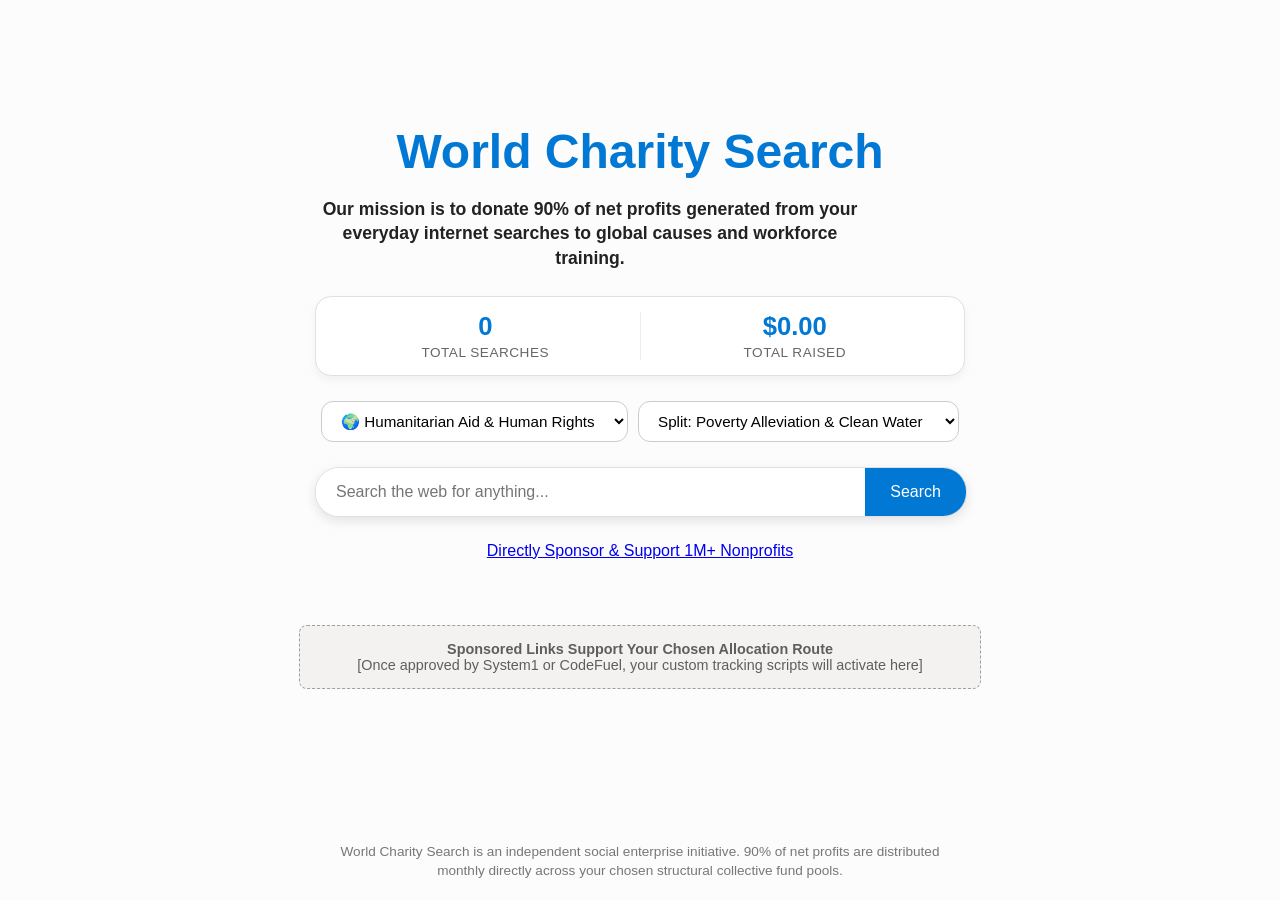
==== index.html @ 70af88f6 "Create index.html" ====
<!DOCTYPE html>
<html lang="en">
<head>
    <meta charset="UTF-8">
    <meta name="viewport" content="width=device-width, initial-scale=1.0">
    <title>World Charity Search</title>
    <style>
        body {
            font-family: 'Segoe UI', Tahoma, Geneva, Verdana, sans-serif;
            background-color: #fcfcfc;
            margin: 0;
            display: flex;
            flex-direction: column;
            align-items: center;
            min-height: 100vh;
        }
        .search-container {
            margin-top: 8vh;
            text-align: center;
            width: 100%;
            max-width: 650px;
            padding: 20px;
        }
        h1 {
            color: #0078d4;
            font-size: 3rem;
            margin-bottom: 5px;
        }
        p.mission {
            color: #222;
            font-size: 1.1rem;
            font-weight: 600;
            margin-bottom: 25px;
            max-width: 550px;
            line-height: 1.4;
        }
        .stats-dashboard {
            display: flex;
            justify-content: space-around;
            background: white;
            border: 1px solid #e0e0e0;
            border-radius: 16px;
            padding: 15px;
            margin-bottom: 25px;
            box-shadow: 0 4px 10px rgba(0,0,0,0.05);
        }
        .stat-card {
            text-align: center;
            flex: 1;
        }
        .stat-card:not(:last-child) {
            border-right: 1px solid #eee;
        }
        .stat-number {
            font-size: 1.6rem;
            font-weight: bold;
            color: #0078d4;
            margin-bottom: 4px;
        }
        .stat-label {
            font-size: 0.85rem;
            color: #666;
            text-transform: uppercase;
            letter-spacing: 0.5px;
        }
        .search-box {
            display: flex;
            box-shadow: 0 4px 12px rgba(0,0,0,0.1);
            border-radius: 24px;
            overflow: hidden;
            border: 1px solid #e0e0e0;
            background: white;
            width: 100%;
            margin-bottom: 25px;
        }
        input[type="text"] {
            flex: 1;
            padding: 15px 20px;
            font-size: 16px;
            border: none;
            outline: none;
        }
        button.search-btn {
            padding: 0 25px;
            background-color: #0078d4;
            color: white;
            border: none;
            font-size: 16px;
            cursor: pointer;
            transition: background 0.2s;
        }
        button.search-btn:hover {
            background-color: #005a9e;
        }
        .selector-group {
            margin-bottom: 25px;
            display: flex;
            gap: 10px;
            justify-content: center;
            width: 100%;
        }
        select {
            padding: 10px 15px;
            border-radius: 12px;
            border: 1px solid #ccc;
            outline: none;
            font-size: 0.95rem;
            background: white;
            cursor: pointer;
        }
        .results-container {
            width: 100%;
            max-width: 650px;
            margin-top: 10px;
            display: none;
        }
        .result-card {
            background: white;
            border: 1px solid #e2e8f0;
            border-radius: 12px;
            padding: 18px;
            margin-bottom: 15px;
            box-shadow: 0 2px 4px rgba(0,0,0,0.02);
            text-align: left;
        }
        .result-card a {
            color: #0078d4;
            text-decoration: none;
            font-size: 1.25rem;
            font-weight: bold;
            display: inline-block;
            margin-bottom: 6px;
        }
        .result-card a:hover {
            text-decoration: underline;
        }
        .result-url {
            color: #107c41;
            font-size: 0.85rem;
            margin-bottom: 8px;
            word-break: break-all;
        }
        .result-snippet {
            color: #333;
            font-size: 0.95rem;
            line-height: 1.5;
        }
        .ad-space {
            margin-top: 45px;
            padding: 15px;
            background-color: #f3f2f1;
            border: 1px dashed #a19f9d;
            border-radius: 8px;
            font-size: 0.9rem;
            color: #605e5c;
            width: 100%;
            max-width: 650px;
            text-align: center;
        }
        footer {
            margin-top: auto;
            padding: 20px;
            font-size: 0.85rem;
            color: #777;
            text-align: center;
            max-width: 650px;
            line-height: 1.4;
        }
    </style>
    <script src="https://every.org" async></script>
</head>
<body>

    <div class="search-container">
        <h1>World Charity Search</h1>
        <p class="mission">Our mission is to donate 90% of net profits generated from your everyday internet searches to global causes and workforce training.</p>
        
        <!-- Tracker Dashboard Section (Clean 0 Baseline) -->
        <div class="stats-dashboard">
            <div class="stat-card">
                <div class="stat-number" id="global-searches">0</div>
                <div class="stat-label">Total Searches</div>
            </div>
            <div class="stat-card">
                <div class="stat-number" id="global-donated">$0.00</div>
                <div class="stat-label">Total Raised</div>
            </div>
        </div>

        <!-- Tiered Multi-Group Split Allocation Dropdowns -->
        <div class="selector-group">
            <select id="main-group" onchange="updateSubGroups()">
                <option value="humanitarian">🌍 Humanitarian Aid & Human Rights</option>
                <option value="nature">🌳 Environment, Nature & Wildlife</option>
                <option value="health">🔬 Medical Research & Patient Care</option>
                <option value="education">📚 Education, Literacy & Youth</option>
                <option value="community">🏘️ Community Action & Development</option>
            </select>

            <select id="sub-group" onchange="trackCauseSelection()">
                <option value="poverty">Split: Poverty Alleviation & Clean Water</option>
                <option value="refugees">Split: Crisis Relief & Refugees Support</option>
                <option value="food-security">Split: Emergency Hunger & Food Banks</option>
            </select>
        </div>

        <!-- Clean Interactive Search Input Box Layout -->
        <div class="search-box">
            <input type="text" id="user-query" placeholder="Search the web for anything..." required>
            <button class="search-btn" onclick="executeOnPageSearch()">Search</button>
        </div>

        <!-- On-Page Results Grid Viewport Container -->
        <div class="results-container" id="search-results"></div>

        <!-- Every.org Direct Donation Platform Link Button -->
        <div style="margin-top: 15px;">
            <a href="https://every.org" class="every-donate-button" data-theme="light">Directly Sponsor & Support 1M+ Nonprofits</a>
        </div>
    </div>

    <div class="ad-space">
        <strong>Sponsored Links Support Your Chosen Allocation Route</strong><br>
        <span id="ad-status">[Once approved by System1 or CodeFuel, your custom tracking scripts will activate here]</span>
    </div>

    <footer>
        World Charity Search is an independent social enterprise initiative. 90% of net profits are distributed monthly directly across your chosen structural collective fund pools.
    </footer>

    <script>
        const revenuePerSearch = 0.02;
        const baseSearches = 0; 

        function initTracker() {
            let storedCount = localStorage.getItem('user_search_count');
            let currentCount = storedCount ? parseInt(storedCount, 10) : baseSearches;
            
            if (isNaN(currentCount)) currentCount = baseSearches;

            document.getElementById('global-searches').textContent = currentCount.toLocaleString();
            document.getElementById('global-donated').textContent = '$' + (currentCount * revenuePerSearch).toFixed(2);
        }

        async function executeOnPageSearch() {
            const query = document.getElementById('user-query').value.trim();
            const resultsDiv = document.getElementById('search-results');
            if (!query) return;

            let storedCount = localStorage.getItem('user_search_count');
            let currentCount = storedCount ? parseInt(storedCount, 10) : baseSearches;
            if (isNaN(currentCount)) currentCount = baseSearches;
            
            currentCount += 1;
            localStorage.setItem('user_search_count', currentCount);
            
            initTracker();
            trackCauseSelection();

            resultsDiv.innerHTML = "<p style='color:#666; text-align:center;'>Searching the universal open web index...</p>";
            resultsDiv.style.display = "block";

            try {
                const response = await fetch(`https://wikipedia.org{encodeURIComponent(query)}&limit=6&namespace=0&format=json&origin=*`);
                const data = await response.json();
                resultsDiv.innerHTML = "";

                // Correctly unpack the sub-arrays from the master response object
                const titles = data[1];
                const snippets = data[2];
                const links = data[3];

                if (!titles || titles.length === 0) {
                    resultsDiv.innerHTML = "<div class='result-card'><p class='result-snippet'>No open web matches found for this topic. Try another keyword!</p></div>";
                    return;
                }
                
                // Loops through rows to output the actual cards dynamically
                for (let i = 0; i < titles.length; i++) {
                    if (!titles[i]) continue;
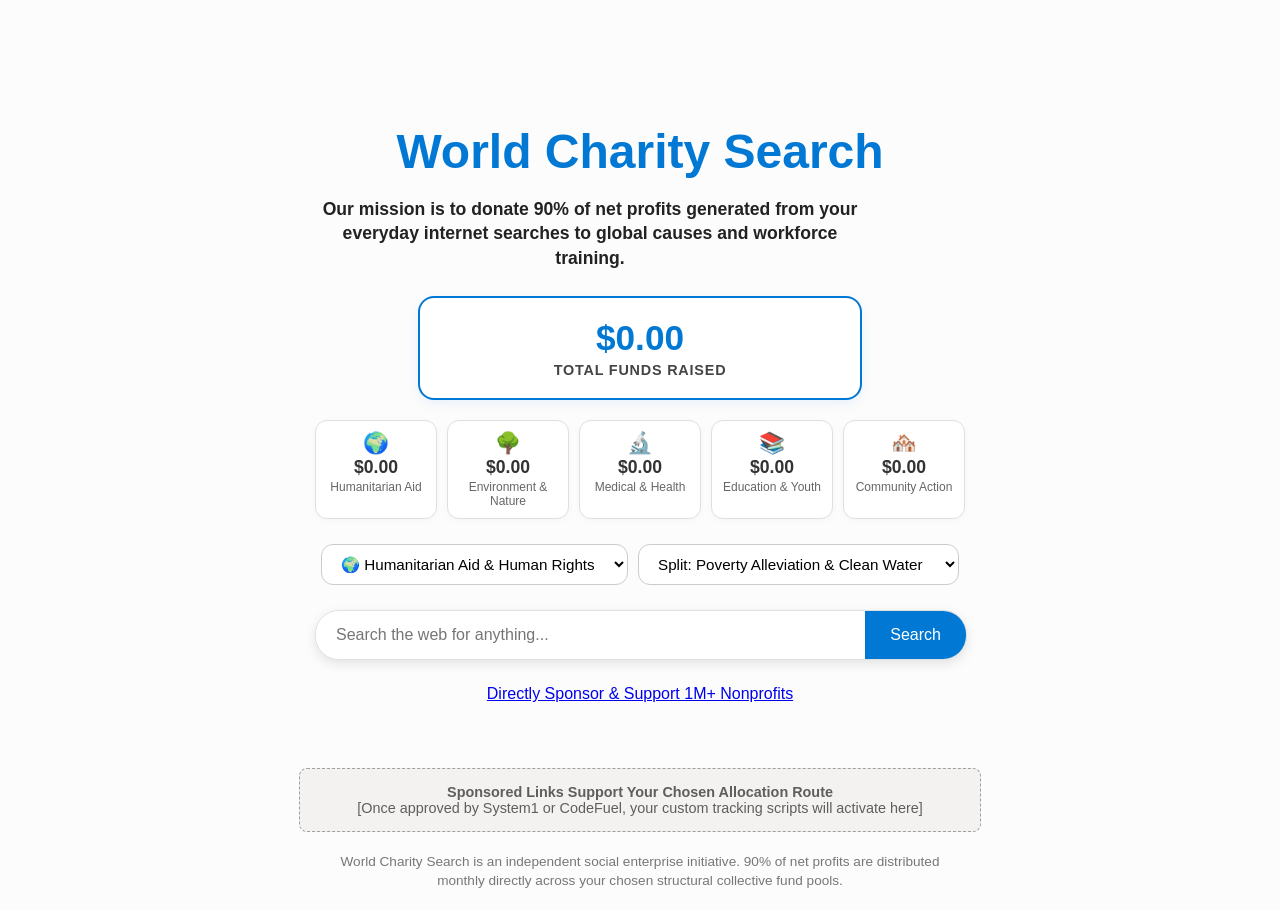
==== commit f284ed00: "Create index.html" ====
--- a/index.html
+++ b/index.html
@@ -34,35 +34,69 @@
             max-width: 550px;
             line-height: 1.4;
         }
-        .stats-dashboard {
-            display: flex;
-            justify-content: space-around;
-            background: white;
-            border: 1px solid #e0e0e0;
+        
+        /* 📊 Master Total Financial Impact Counter Card */
+        .master-dashboard {
+            background: white;
+            border: 2px solid #0078d4;
             border-radius: 16px;
-            padding: 15px;
-            margin-bottom: 25px;
-            box-shadow: 0 4px 10px rgba(0,0,0,0.05);
-        }
-        .stat-card {
-            text-align: center;
-            flex: 1;
-        }
-        .stat-card:not(:last-child) {
-            border-right: 1px solid #eee;
-        }
-        .stat-number {
-            font-size: 1.6rem;
+            padding: 20px;
+            margin-bottom: 20px;
+            box-shadow: 0 4px 12px rgba(0, 120, 212, 0.08);
+            max-width: 400px;
+            width: 100%;
+            margin-left: auto;
+            margin-right: auto;
+        }
+        .master-number {
+            font-size: 2.2rem;
             font-weight: bold;
             color: #0078d4;
             margin-bottom: 4px;
         }
-        .stat-label {
-            font-size: 0.85rem;
+        .master-label {
+            font-size: 0.9rem;
+            color: #444;
+            text-transform: uppercase;
+            letter-spacing: 0.8px;
+            font-weight: 700;
+        }
+
+        /* 🗂️ Segmented Group Payout Sectors Grid Layout */
+        .sectors-grid {
+            display: grid;
+            grid-template-columns: repeat(auto-fit, minmax(110px, 1fr));
+            gap: 10px;
+            width: 100%;
+            margin-bottom: 25px;
+        }
+        .sector-card {
+            background: white;
+            border: 1px solid #e0e0e0;
+            border-radius: 12px;
+            padding: 10px;
+            box-shadow: 0 2px 6px rgba(0,0,0,0.03);
+            transition: transform 0.2s;
+        }
+        .sector-card:hover {
+            transform: translateY(-2px);
+        }
+        .sector-emoji {
+            font-size: 1.3rem;
+            margin-bottom: 2px;
+        }
+        .sector-amount {
+            font-size: 1.1rem;
+            font-weight: bold;
+            color: #333;
+        }
+        .sector-title {
+            font-size: 0.75rem;
             color: #666;
-            text-transform: uppercase;
-            letter-spacing: 0.5px;
-        }
+            margin-top: 2px;
+            line-height: 1.2;
+        }
+
         .search-box {
             display: flex;
             box-shadow: 0 4px 12px rgba(0,0,0,0.1);
@@ -175,15 +209,38 @@
         <h1>World Charity Search</h1>
         <p class="mission">Our mission is to donate 90% of net profits generated from your everyday internet searches to global causes and workforce training.</p>
         
-        <!-- Tracker Dashboard Section (Clean 0 Baseline) -->
-        <div class="stats-dashboard">
-            <div class="stat-card">
-                <div class="stat-number" id="global-searches">0</div>
-                <div class="stat-label">Total Searches</div>
-            </div>
-            <div class="stat-card">
-                <div class="stat-number" id="global-donated">$0.00</div>
-                <div class="stat-label">Total Raised</div>
+        <!-- 🪙 One Master Total Donated Counter -->
+        <div class="master-dashboard">
+            <div class="master-number" id="master-total-raised">$0.00</div>
+            <div class="master-label">Total Funds Raised</div>
+        </div>
+
+        <!-- 📊 Segmented Allocation Sectors Grid -->
+        <div class="sectors-grid">
+            <div class="sector-card">
+                <div class="sector-emoji">🌍</div>
+                <div class="sector-amount" id="sector-humanitarian">$0.00</div>
+                <div class="sector-title">Humanitarian Aid</div>
+            </div>
+            <div class="sector-card">
+                <div class="sector-emoji">🌳</div>
+                <div class="sector-amount" id="sector-nature">$0.00</div>
+                <div class="sector-title">Environment & Nature</div>
+            </div>
+            <div class="sector-card">
+                <div class="sector-emoji">🔬</div>
+                <div class="sector-amount" id="sector-health">$0.00</div>
+                <div class="sector-title">Medical & Health</div>
+            </div>
+            <div class="sector-card">
+                <div class="sector-emoji">📚</div>
+                <div class="sector-amount" id="sector-education">$0.00</div>
+                <div class="sector-title">Education & Youth</div>
+            </div>
+            <div class="sector-card">
+                <div class="sector-emoji">🏘️</div>
+                <div class="sector-amount" id="sector-community">$0.00</div>
+                <div class="sector-title">Community Action</div>
             </div>
         </div>
 
@@ -230,51 +287,9 @@
 
     <script>
         const revenuePerSearch = 0.02;
-        const baseSearches = 0; 
-
+
+        // Clean Mathematical Evaluator for Separate Sectors
         function initTracker() {
-            let storedCount = localStorage.getItem('user_search_count');
-            let currentCount = storedCount ? parseInt(storedCount, 10) : baseSearches;
-            
-            if (isNaN(currentCount)) currentCount = baseSearches;
-
-            document.getElementById('global-searches').textContent = currentCount.toLocaleString();
-            document.getElementById('global-donated').textContent = '$' + (currentCount * revenuePerSearch).toFixed(2);
-        }
-
-        async function executeOnPageSearch() {
-            const query = document.getElementById('user-query').value.trim();
-            const resultsDiv = document.getElementById('search-results');
-            if (!query) return;
-
-            let storedCount = localStorage.getItem('user_search_count');
-            let currentCount = storedCount ? parseInt(storedCount, 10) : baseSearches;
-            if (isNaN(currentCount)) currentCount = baseSearches;
-            
-            currentCount += 1;
-            localStorage.setItem('user_search_count', currentCount);
-            
-            initTracker();
-            trackCauseSelection();
-
-            resultsDiv.innerHTML = "<p style='color:#666; text-align:center;'>Searching the universal open web index...</p>";
-            resultsDiv.style.display = "block";
-
-            try {
-                const response = await fetch(`https://wikipedia.org{encodeURIComponent(query)}&limit=6&namespace=0&format=json&origin=*`);
-                const data = await response.json();
-                resultsDiv.innerHTML = "";
-
-                // Correctly unpack the sub-arrays from the master response object
-                const titles = data[1];
-                const snippets = data[2];
-                const links = data[3];
-
-                if (!titles || titles.length === 0) {
-                    resultsDiv.innerHTML = "<div class='result-card'><p class='result-snippet'>No open web matches found for this topic. Try another keyword!</p></div>";
-                    return;
-                }
-                
-                // Loops through rows to output the actual cards dynamically
-                for (let i = 0; i < titles.length; i++) {
-                    if (!titles[i]) continue;
+            // Unpack database storage objects for individual groups
+            let hAmount = parseFloat(localStorage.getItem('amt_humanitarian')) || 0;
+
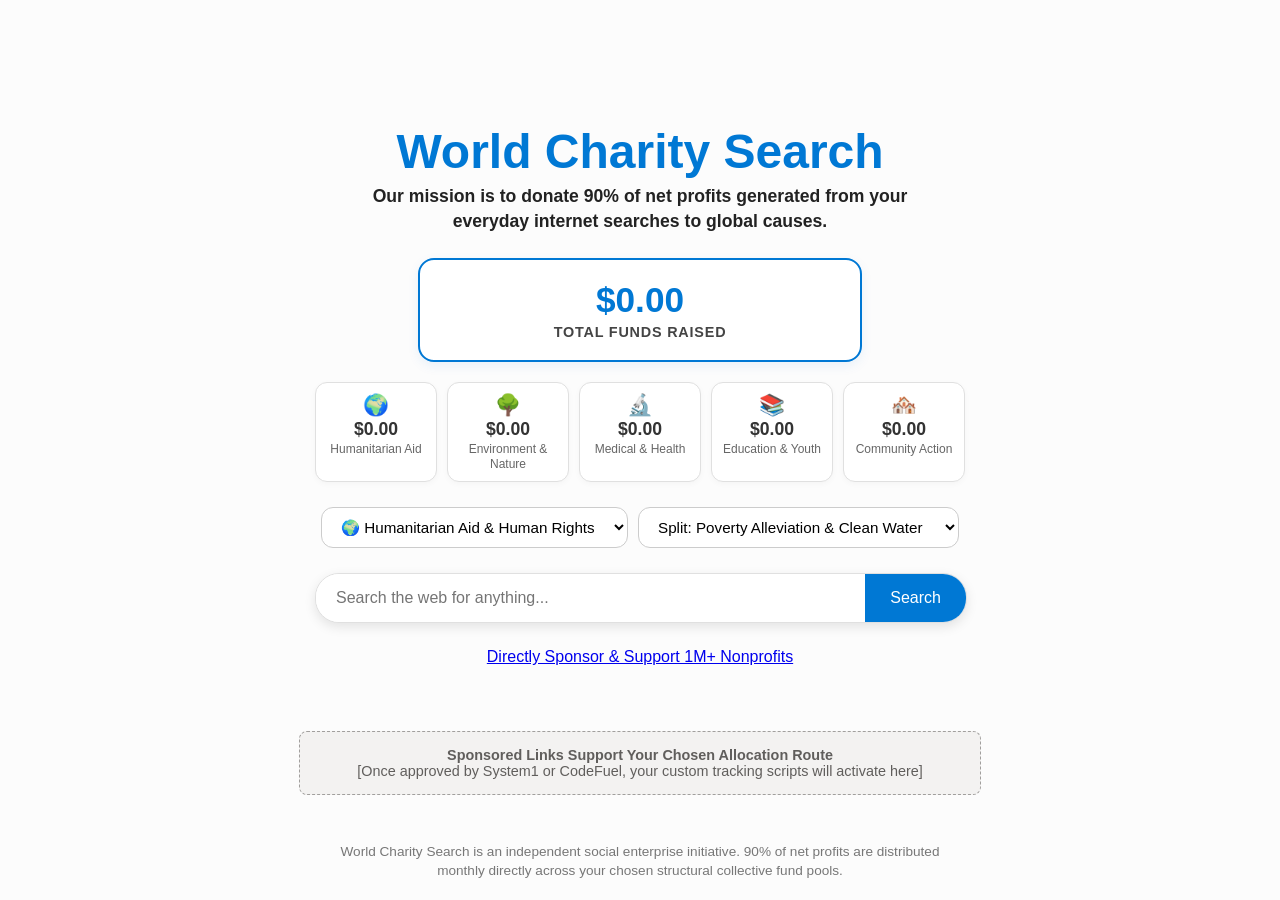
==== commit 38380d79: "Create index.html" ====
--- a/index.html
+++ b/index.html
@@ -26,16 +26,17 @@
             font-size: 3rem;
             margin-bottom: 5px;
         }
+        /* 🌟 Clean, Centered Mission Copy Layout Rules */
         p.mission {
             color: #222;
             font-size: 1.1rem;
             font-weight: 600;
-            margin-bottom: 25px;
+            margin: 0 auto 25px auto;
             max-width: 550px;
             line-height: 1.4;
+            text-align: center;
         }
         
-        /* 📊 Master Total Financial Impact Counter Card */
         .master-dashboard {
             background: white;
             border: 2px solid #0078d4;
@@ -62,7 +63,6 @@
             font-weight: 700;
         }
 
-        /* 🗂️ Segmented Group Payout Sectors Grid Layout */
         .sectors-grid {
             display: grid;
             grid-template-columns: repeat(auto-fit, minmax(110px, 1fr));
@@ -207,15 +207,14 @@
 
     <div class="search-container">
         <h1>World Charity Search</h1>
-        <p class="mission">Our mission is to donate 90% of net profits generated from your everyday internet searches to global causes and workforce training.</p>
+        <!-- 🌟 MISSION COPY STREAMLINED AND CENTERED NATIVELY -->
+        <p class="mission">Our mission is to donate 90% of net profits generated from your everyday internet searches to global causes.</p>
         
-        <!-- 🪙 One Master Total Donated Counter -->
         <div class="master-dashboard">
             <div class="master-number" id="master-total-raised">$0.00</div>
             <div class="master-label">Total Funds Raised</div>
         </div>
 
-        <!-- 📊 Segmented Allocation Sectors Grid -->
         <div class="sectors-grid">
             <div class="sector-card">
                 <div class="sector-emoji">🌍</div>
@@ -244,7 +243,6 @@
             </div>
         </div>
 
-        <!-- Tiered Multi-Group Split Allocation Dropdowns -->
         <div class="selector-group">
             <select id="main-group" onchange="updateSubGroups()">
                 <option value="humanitarian">🌍 Humanitarian Aid & Human Rights</option>
@@ -261,16 +259,13 @@
             </select>
         </div>
 
-        <!-- Clean Interactive Search Input Box Layout -->
         <div class="search-box">
             <input type="text" id="user-query" placeholder="Search the web for anything..." required>
             <button class="search-btn" onclick="executeOnPageSearch()">Search</button>
         </div>
 
-        <!-- On-Page Results Grid Viewport Container -->
         <div class="results-container" id="search-results"></div>
 
-        <!-- Every.org Direct Donation Platform Link Button -->
         <div style="margin-top: 15px;">
             <a href="https://every.org" class="every-donate-button" data-theme="light">Directly Sponsor & Support 1M+ Nonprofits</a>
         </div>
@@ -287,9 +282,14 @@
 
     <script>
         const revenuePerSearch = 0.02;
-
-        // Clean Mathematical Evaluator for Separate Sectors
+        const baseSearches = 0; 
+
         function initTracker() {
-            // Unpack database storage objects for individual groups
             let hAmount = parseFloat(localStorage.getItem('amt_humanitarian')) || 0;
-
+            let nAmount = parseFloat(localStorage.getItem('amt_nature')) || 0;
+            let mAmount = parseFloat(localStorage.getItem('amt_health')) || 0;
+            let eAmount = parseFloat(localStorage.getItem('amt_education')) || 0;
+            let cAmount = parseFloat(localStorage.getItem('amt_community')) || 0;
+
+            let masterTotal = hAmount + nAmount + mAmount + eAmount + cAmount;
+
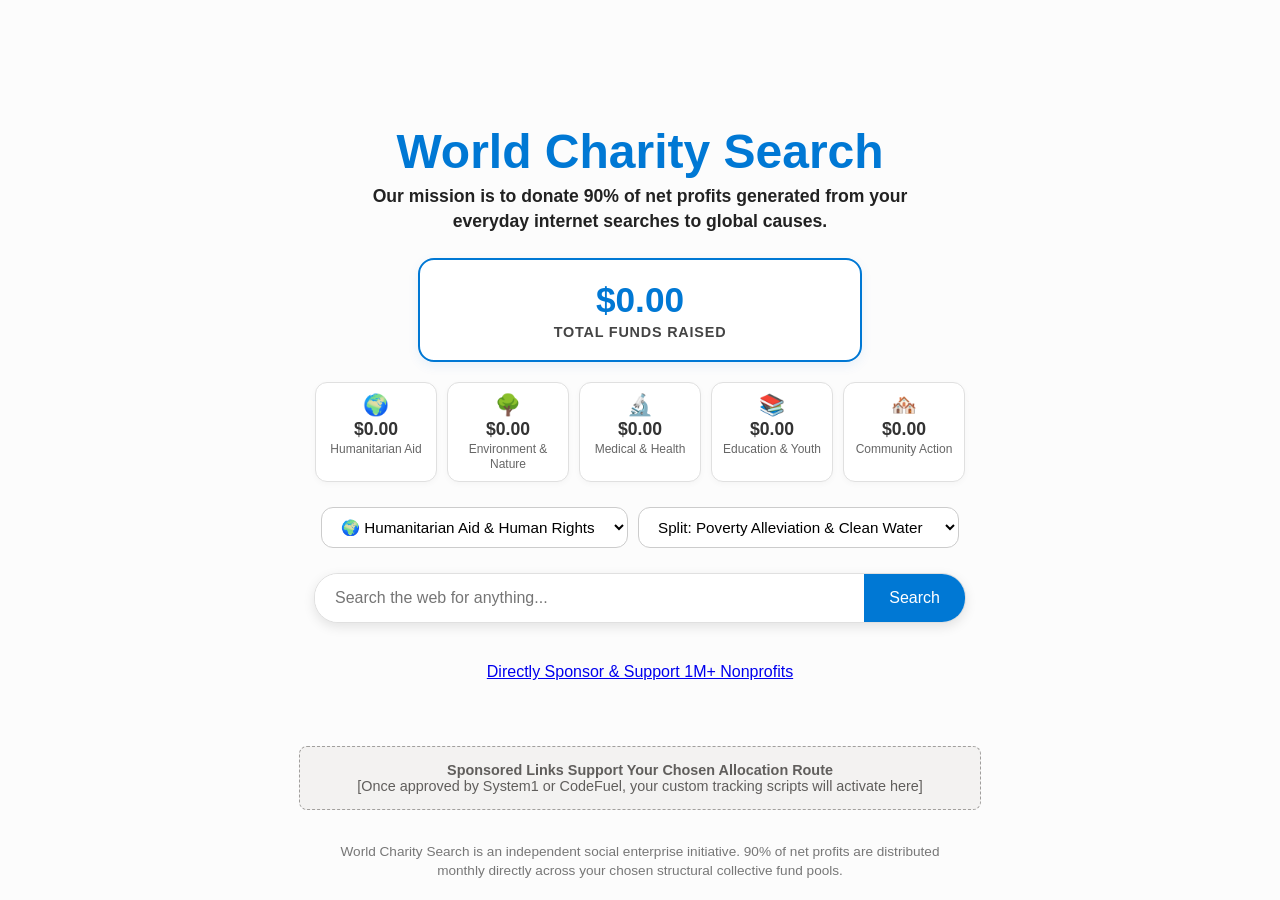
==== commit 26b374c7: "Create index.html" ====
--- a/index.html
+++ b/index.html
@@ -20,13 +20,17 @@
             width: 100%;
             max-width: 650px;
             padding: 20px;
+            display: flex;
+            flex-direction: column;
+            align-items: center; /* Forces center alignment for all nested items */
         }
         h1 {
             color: #0078d4;
             font-size: 3rem;
             margin-bottom: 5px;
-        }
-        /* 🌟 Clean, Centered Mission Copy Layout Rules */
+            text-align: center;
+        }
+        /* 🌟 FIXED: Perfect Center-Aligned Mission Copy without workforce text */
         p.mission {
             color: #222;
             font-size: 1.1rem;
@@ -34,7 +38,8 @@
             margin: 0 auto 25px auto;
             max-width: 550px;
             line-height: 1.4;
-            text-align: center;
+            text-align: center; /* Centers text internally */
+            display: block;
         }
         
         .master-dashboard {
@@ -42,12 +47,10 @@
             border: 2px solid #0078d4;
             border-radius: 16px;
             padding: 20px;
-            margin-bottom: 20px;
+            margin: 0 auto 20px auto;
             box-shadow: 0 4px 12px rgba(0, 120, 212, 0.08);
             max-width: 400px;
             width: 100%;
-            margin-left: auto;
-            margin-right: auto;
         }
         .master-number {
             font-size: 2.2rem;
@@ -142,43 +145,26 @@
             background: white;
             cursor: pointer;
         }
+        
+        /* 🌐 FIXED: Robust Live Viewport Results Block Container */
         .results-container {
             width: 100%;
             max-width: 650px;
+            height: 500px;
             margin-top: 10px;
+            margin-bottom: 25px;
+            border: 1px solid #e2e8f0;
+            border-radius: 16px;
+            box-shadow: 0 4px 12px rgba(0,0,0,0.05);
             display: none;
-        }
-        .result-card {
-            background: white;
-            border: 1px solid #e2e8f0;
-            border-radius: 12px;
-            padding: 18px;
-            margin-bottom: 15px;
-            box-shadow: 0 2px 4px rgba(0,0,0,0.02);
-            text-align: left;
-        }
-        .result-card a {
-            color: #0078d4;
-            text-decoration: none;
-            font-size: 1.25rem;
-            font-weight: bold;
-            display: inline-block;
-            margin-bottom: 6px;
-        }
-        .result-card a:hover {
-            text-decoration: underline;
-        }
-        .result-url {
-            color: #107c41;
-            font-size: 0.85rem;
-            margin-bottom: 8px;
-            word-break: break-all;
-        }
-        .result-snippet {
-            color: #333;
-            font-size: 0.95rem;
-            line-height: 1.5;
-        }
+            overflow: hidden;
+        }
+        .results-container iframe {
+            width: 100%;
+            height: 100%;
+            border: none;
+        }
+
         .ad-space {
             margin-top: 45px;
             padding: 15px;
@@ -207,7 +193,7 @@
 
     <div class="search-container">
         <h1>World Charity Search</h1>
-        <!-- 🌟 MISSION COPY STREAMLINED AND CENTERED NATIVELY -->
+        <!-- 🌟 MISSION COPY PERFECTLY CENTERED AND STRIPPED OF WORKFORCE TEXT -->
         <p class="mission">Our mission is to donate 90% of net profits generated from your everyday internet searches to global causes.</p>
         
         <div class="master-dashboard">
@@ -264,7 +250,10 @@
             <button class="search-btn" onclick="executeOnPageSearch()">Search</button>
         </div>
 
-        <div class="results-container" id="search-results"></div>
+        <!-- 🌐 On-Page Results Iframe Viewport Container -->
+        <div class="results-container" id="results-wrapper">
+            <iframe id="search-frame" name="search-frame" src=""></iframe>
+        </div>
 
         <div style="margin-top: 15px;">
             <a href="https://every.org" class="every-donate-button" data-theme="light">Directly Sponsor & Support 1M+ Nonprofits</a>
@@ -293,3 +282,4 @@
 
             let masterTotal = hAmount + nAmount + mAmount + eAmount + cAmount;
 
+            document.getElementById('master-total-raised').textContent = '$' + masterTotal.toFixed(2);
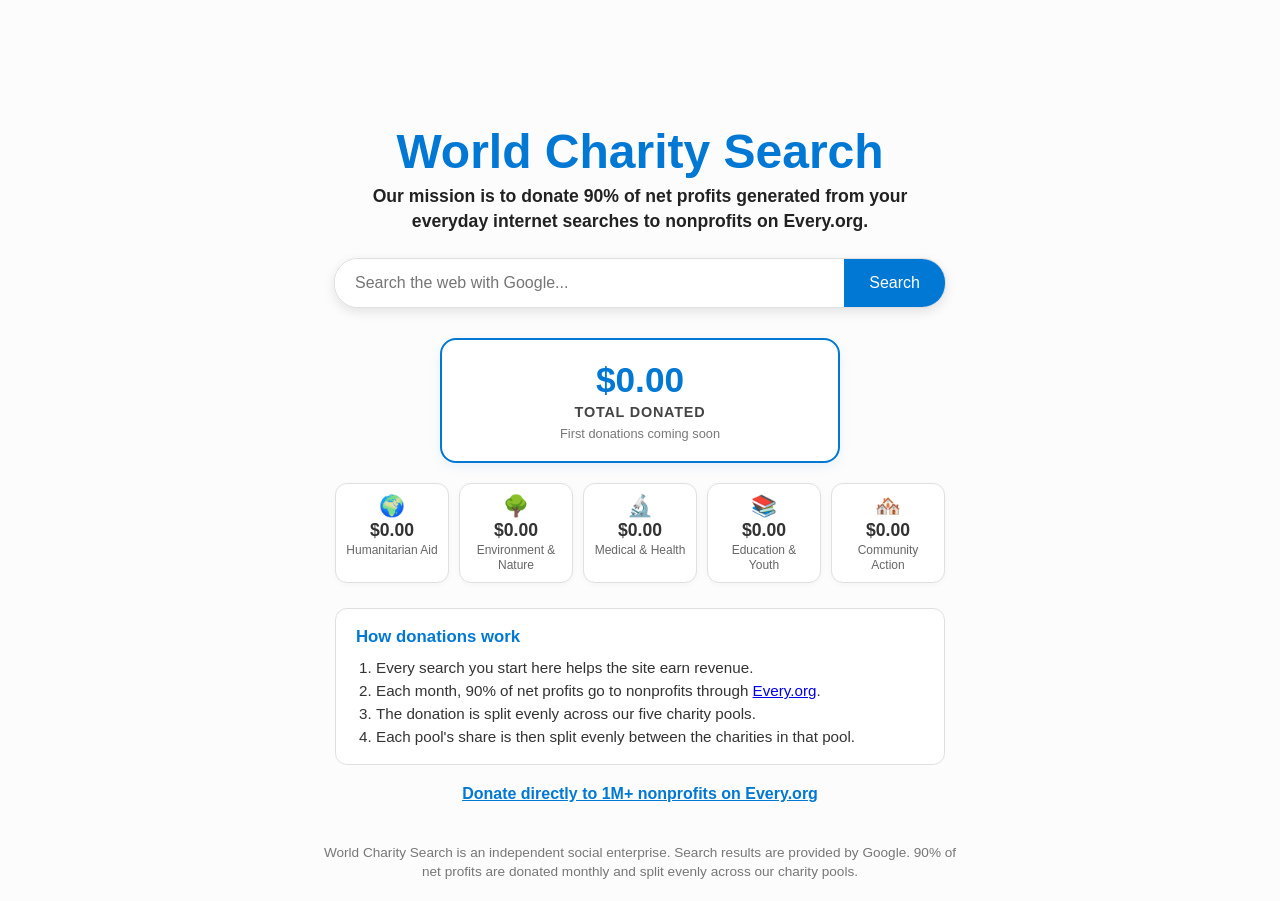
==== commit 051a3677: "Send searches to Google and show even-split donation pools The page script was truncated, so the sea" ====
--- a/index.html
+++ b/index.html
@@ -4,6 +4,7 @@
     <meta charset="UTF-8">
     <meta name="viewport" content="width=device-width, initial-scale=1.0">
     <title>World Charity Search</title>
+    <meta name="description" content="Search the web with Google. 90% of our net profits are donated to nonprofits on Every.org, split evenly across five charity pools.">
     <style>
         body {
             font-family: 'Segoe UI', Tahoma, Geneva, Verdana, sans-serif;
@@ -20,9 +21,10 @@
             width: 100%;
             max-width: 650px;
             padding: 20px;
+            box-sizing: border-box;
             display: flex;
             flex-direction: column;
-            align-items: center; /* Forces center alignment for all nested items */
+            align-items: center;
         }
         h1 {
             color: #0078d4;
@@ -30,7 +32,6 @@
             margin-bottom: 5px;
             text-align: center;
         }
-        /* 🌟 FIXED: Perfect Center-Aligned Mission Copy without workforce text */
         p.mission {
             color: #222;
             font-size: 1.1rem;
@@ -38,66 +39,6 @@
             margin: 0 auto 25px auto;
             max-width: 550px;
             line-height: 1.4;
-            text-align: center; /* Centers text internally */
-            display: block;
-        }
-        
-        .master-dashboard {
-            background: white;
-            border: 2px solid #0078d4;
-            border-radius: 16px;
-            padding: 20px;
-            margin: 0 auto 20px auto;
-            box-shadow: 0 4px 12px rgba(0, 120, 212, 0.08);
-            max-width: 400px;
-            width: 100%;
-        }
-        .master-number {
-            font-size: 2.2rem;
-            font-weight: bold;
-            color: #0078d4;
-            margin-bottom: 4px;
-        }
-        .master-label {
-            font-size: 0.9rem;
-            color: #444;
-            text-transform: uppercase;
-            letter-spacing: 0.8px;
-            font-weight: 700;
-        }
-
-        .sectors-grid {
-            display: grid;
-            grid-template-columns: repeat(auto-fit, minmax(110px, 1fr));
-            gap: 10px;
-            width: 100%;
-            margin-bottom: 25px;
-        }
-        .sector-card {
-            background: white;
-            border: 1px solid #e0e0e0;
-            border-radius: 12px;
-            padding: 10px;
-            box-shadow: 0 2px 6px rgba(0,0,0,0.03);
-            transition: transform 0.2s;
-        }
-        .sector-card:hover {
-            transform: translateY(-2px);
-        }
-        .sector-emoji {
-            font-size: 1.3rem;
-            margin-bottom: 2px;
-        }
-        .sector-amount {
-            font-size: 1.1rem;
-            font-weight: bold;
-            color: #333;
-        }
-        .sector-title {
-            font-size: 0.75rem;
-            color: #666;
-            margin-top: 2px;
-            line-height: 1.2;
         }
 
         .search-box {
@@ -108,10 +49,11 @@
             border: 1px solid #e0e0e0;
             background: white;
             width: 100%;
-            margin-bottom: 25px;
-        }
-        input[type="text"] {
+            margin-bottom: 30px;
+        }
+        input[type="search"] {
             flex: 1;
+            min-width: 0;
             padding: 15px 20px;
             font-size: 16px;
             border: none;
@@ -129,54 +71,96 @@
         button.search-btn:hover {
             background-color: #005a9e;
         }
-        .selector-group {
+
+        .master-dashboard {
+            background: white;
+            border: 2px solid #0078d4;
+            border-radius: 16px;
+            padding: 20px;
+            margin: 0 auto 20px auto;
+            box-shadow: 0 4px 12px rgba(0, 120, 212, 0.08);
+            max-width: 400px;
+            width: 100%;
+            box-sizing: border-box;
+        }
+        .master-number {
+            font-size: 2.2rem;
+            font-weight: bold;
+            color: #0078d4;
+            margin-bottom: 4px;
+        }
+        .master-label {
+            font-size: 0.9rem;
+            color: #444;
+            text-transform: uppercase;
+            letter-spacing: 0.8px;
+            font-weight: 700;
+        }
+        .updated {
+            font-size: 0.8rem;
+            color: #777;
+            margin-top: 6px;
+        }
+
+        .sectors-grid {
+            display: grid;
+            grid-template-columns: repeat(auto-fit, minmax(110px, 1fr));
+            gap: 10px;
+            width: 100%;
             margin-bottom: 25px;
-            display: flex;
-            gap: 10px;
-            justify-content: center;
-            width: 100%;
-        }
-        select {
-            padding: 10px 15px;
+        }
+        .sector-card {
+            background: white;
+            border: 1px solid #e0e0e0;
             border-radius: 12px;
-            border: 1px solid #ccc;
-            outline: none;
+            padding: 10px;
+            box-shadow: 0 2px 6px rgba(0,0,0,0.03);
+        }
+        .sector-emoji {
+            font-size: 1.3rem;
+            margin-bottom: 2px;
+        }
+        .sector-amount {
+            font-size: 1.1rem;
+            font-weight: bold;
+            color: #333;
+        }
+        .sector-title {
+            font-size: 0.75rem;
+            color: #666;
+            margin-top: 2px;
+            line-height: 1.2;
+        }
+
+        .how-it-works {
+            text-align: left;
+            background: white;
+            border: 1px solid #e0e0e0;
+            border-radius: 12px;
+            padding: 15px 20px;
+            width: 100%;
+            box-sizing: border-box;
             font-size: 0.95rem;
-            background: white;
-            cursor: pointer;
-        }
-        
-        /* 🌐 FIXED: Robust Live Viewport Results Block Container */
-        .results-container {
-            width: 100%;
-            max-width: 650px;
-            height: 500px;
-            margin-top: 10px;
-            margin-bottom: 25px;
-            border: 1px solid #e2e8f0;
-            border-radius: 16px;
-            box-shadow: 0 4px 12px rgba(0,0,0,0.05);
-            display: none;
-            overflow: hidden;
-        }
-        .results-container iframe {
-            width: 100%;
-            height: 100%;
-            border: none;
-        }
-
-        .ad-space {
-            margin-top: 45px;
-            padding: 15px;
-            background-color: #f3f2f1;
-            border: 1px dashed #a19f9d;
-            border-radius: 8px;
-            font-size: 0.9rem;
-            color: #605e5c;
-            width: 100%;
-            max-width: 650px;
-            text-align: center;
-        }
+            color: #333;
+            line-height: 1.5;
+        }
+        .how-it-works h2 {
+            font-size: 1.05rem;
+            margin: 0 0 8px 0;
+            color: #0078d4;
+        }
+        .how-it-works ol {
+            margin: 0;
+            padding-left: 20px;
+        }
+
+        .every-link {
+            display: inline-block;
+            margin-top: 20px;
+            color: #0078d4;
+            font-weight: 600;
+        }
+
         footer {
             margin-top: auto;
             padding: 20px;
@@ -187,99 +171,102 @@
             line-height: 1.4;
         }
     </style>
-    <script src="https://every.org" async></script>
 </head>
 <body>
 
     <div class="search-container">
         <h1>World Charity Search</h1>
-        <!-- 🌟 MISSION COPY PERFECTLY CENTERED AND STRIPPED OF WORKFORCE TEXT -->
-        <p class="mission">Our mission is to donate 90% of net profits generated from your everyday internet searches to global causes.</p>
-        
+        <p class="mission">Our mission is to donate 90% of net profits generated from your everyday internet searches to nonprofits on Every.org.</p>
+
+        <!-- A plain GET form to Google: works with the Enter key, the button, and even with JavaScript disabled. -->
+        <form class="search-box" action="https://www.google.com/search" method="get" role="search">
+            <input type="search" name="q" id="user-query" placeholder="Search the web with Google..." aria-label="Search the web" autocomplete="off" autofocus required>
+            <button class="search-btn" type="submit">Search</button>
+        </form>
+
         <div class="master-dashboard">
             <div class="master-number" id="master-total-raised">$0.00</div>
-            <div class="master-label">Total Funds Raised</div>
+            <div class="master-label">Total Donated</div>
+            <div class="updated" id="last-updated"></div>
         </div>
 
-        <div class="sectors-grid">
-            <div class="sector-card">
-                <div class="sector-emoji">🌍</div>
-                <div class="sector-amount" id="sector-humanitarian">$0.00</div>
-                <div class="sector-title">Humanitarian Aid</div>
-            </div>
-            <div class="sector-card">
-                <div class="sector-emoji">🌳</div>
-                <div class="sector-amount" id="sector-nature">$0.00</div>
-                <div class="sector-title">Environment & Nature</div>
-            </div>
-            <div class="sector-card">
-                <div class="sector-emoji">🔬</div>
-                <div class="sector-amount" id="sector-health">$0.00</div>
-                <div class="sector-title">Medical & Health</div>
-            </div>
-            <div class="sector-card">
-                <div class="sector-emoji">📚</div>
-                <div class="sector-amount" id="sector-education">$0.00</div>
-                <div class="sector-title">Education & Youth</div>
-            </div>
-            <div class="sector-card">
-                <div class="sector-emoji">🏘️</div>
-                <div class="sector-amount" id="sector-community">$0.00</div>
-                <div class="sector-title">Community Action</div>
-            </div>
+        <div class="sectors-grid" id="sectors-grid"></div>
+
+        <div class="how-it-works">
+            <h2>How donations work</h2>
+            <ol>
+                <li>Every search you start here helps the site earn revenue.</li>
+                <li>Each month, 90% of net profits go to nonprofits through <a href="https://www.every.org" target="_blank" rel="noopener">Every.org</a>.</li>
+                <li>The donation is split evenly across our five charity pools.</li>
+                <li>Each pool's share is then split evenly between the charities in that pool.</li>
+            </ol>
         </div>
 
-        <div class="selector-group">
-            <select id="main-group" onchange="updateSubGroups()">
-                <option value="humanitarian">🌍 Humanitarian Aid & Human Rights</option>
-                <option value="nature">🌳 Environment, Nature & Wildlife</option>
-                <option value="health">🔬 Medical Research & Patient Care</option>
-                <option value="education">📚 Education, Literacy & Youth</option>
-                <option value="community">🏘️ Community Action & Development</option>
-            </select>
-
-            <select id="sub-group" onchange="trackCauseSelection()">
-                <option value="poverty">Split: Poverty Alleviation & Clean Water</option>
-                <option value="refugees">Split: Crisis Relief & Refugees Support</option>
-                <option value="food-security">Split: Emergency Hunger & Food Banks</option>
-            </select>
-        </div>
-
-        <div class="search-box">
-            <input type="text" id="user-query" placeholder="Search the web for anything..." required>
-            <button class="search-btn" onclick="executeOnPageSearch()">Search</button>
-        </div>
-
-        <!-- 🌐 On-Page Results Iframe Viewport Container -->
-        <div class="results-container" id="results-wrapper">
-            <iframe id="search-frame" name="search-frame" src=""></iframe>
-        </div>
-
-        <div style="margin-top: 15px;">
-            <a href="https://every.org" class="every-donate-button" data-theme="light">Directly Sponsor & Support 1M+ Nonprofits</a>
-        </div>
+        <a class="every-link" href="https://www.every.org" target="_blank" rel="noopener">Donate directly to 1M+ nonprofits on Every.org</a>
     </div>
 
-    <div class="ad-space">
-        <strong>Sponsored Links Support Your Chosen Allocation Route</strong><br>
-        <span id="ad-status">[Once approved by System1 or CodeFuel, your custom tracking scripts will activate here]</span>
-    </div>
-
     <footer>
-        World Charity Search is an independent social enterprise initiative. 90% of net profits are distributed monthly directly across your chosen structural collective fund pools.
+        World Charity Search is an independent social enterprise. Search results are provided by Google. 90% of net profits are donated monthly and split evenly across our charity pools.
     </footer>
 
     <script>
-        const revenuePerSearch = 0.02;
-        const baseSearches = 0; 
-
-        function initTracker() {
-            let hAmount = parseFloat(localStorage.getItem('amt_humanitarian')) || 0;
-            let nAmount = parseFloat(localStorage.getItem('amt_nature')) || 0;
-            let mAmount = parseFloat(localStorage.getItem('amt_health')) || 0;
-            let eAmount = parseFloat(localStorage.getItem('amt_education')) || 0;
-            let cAmount = parseFloat(localStorage.getItem('amt_community')) || 0;
-
-            let masterTotal = hAmount + nAmount + mAmount + eAmount + cAmount;
-
-            document.getElementById('master-total-raised').textContent = '$' + masterTotal.toFixed(2);
+        // Donation totals live in donations.json so there is one public source of truth.
+        // Update that file after each monthly payout; these defaults are shown if it can't be loaded.
+        const DEFAULT_POOLS = [
+            { id: 'humanitarian', emoji: '🌍', title: 'Humanitarian Aid', donated: 0 },
+            { id: 'nature',       emoji: '🌳', title: 'Environment & Nature', donated: 0 },
+            { id: 'health',       emoji: '🔬', title: 'Medical & Health', donated: 0 },
+            { id: 'education',    emoji: '📚', title: 'Education & Youth', donated: 0 },
+            { id: 'community',    emoji: '🏘️', title: 'Community Action', donated: 0 }
+        ];
+
+        function formatUSD(amount) {
+            return amount.toLocaleString('en-US', { style: 'currency', currency: 'USD' });
+        }
+
+        function render(data) {
+            const pools = data.pools || DEFAULT_POOLS;
+            const grid = document.getElementById('sectors-grid');
+            grid.innerHTML = '';
+            let total = 0;
+
+            pools.forEach(pool => {
+                const donated = Number(pool.donated) || 0;
+                total += donated;
+
+                const card = document.createElement('div');
+                card.className = 'sector-card';
+
+                const emoji = document.createElement('div');
+                emoji.className = 'sector-emoji';
+                emoji.textContent = pool.emoji;
+
+                const amount = document.createElement('div');
+                amount.className = 'sector-amount';
+                amount.textContent = formatUSD(donated);
+
+                const title = document.createElement('div');
+                title.className = 'sector-title';
+                title.textContent = pool.title;
+
+                card.append(emoji, amount, title);
+                if (pool.charities && pool.charities.length) {
+                    card.title = 'Split evenly between: ' + pool.charities.join(', ');
+                }
+                grid.appendChild(card);
+            });
+
+            document.getElementById('master-total-raised').textContent = formatUSD(total);
+            document.getElementById('last-updated').textContent =
+                data.lastUpdated ? 'Last updated ' + data.lastUpdated : 'First donations coming soon';
+        }
+
+        render({ pools: DEFAULT_POOLS });
+
+        fetch('donations.json', { cache: 'no-cache' })
+            .then(response => response.ok ? response.json() : Promise.reject())
+            .then(render)
+            .catch(() => { /* keep the defaults */ });
+    </script>
+</body>
+</html>
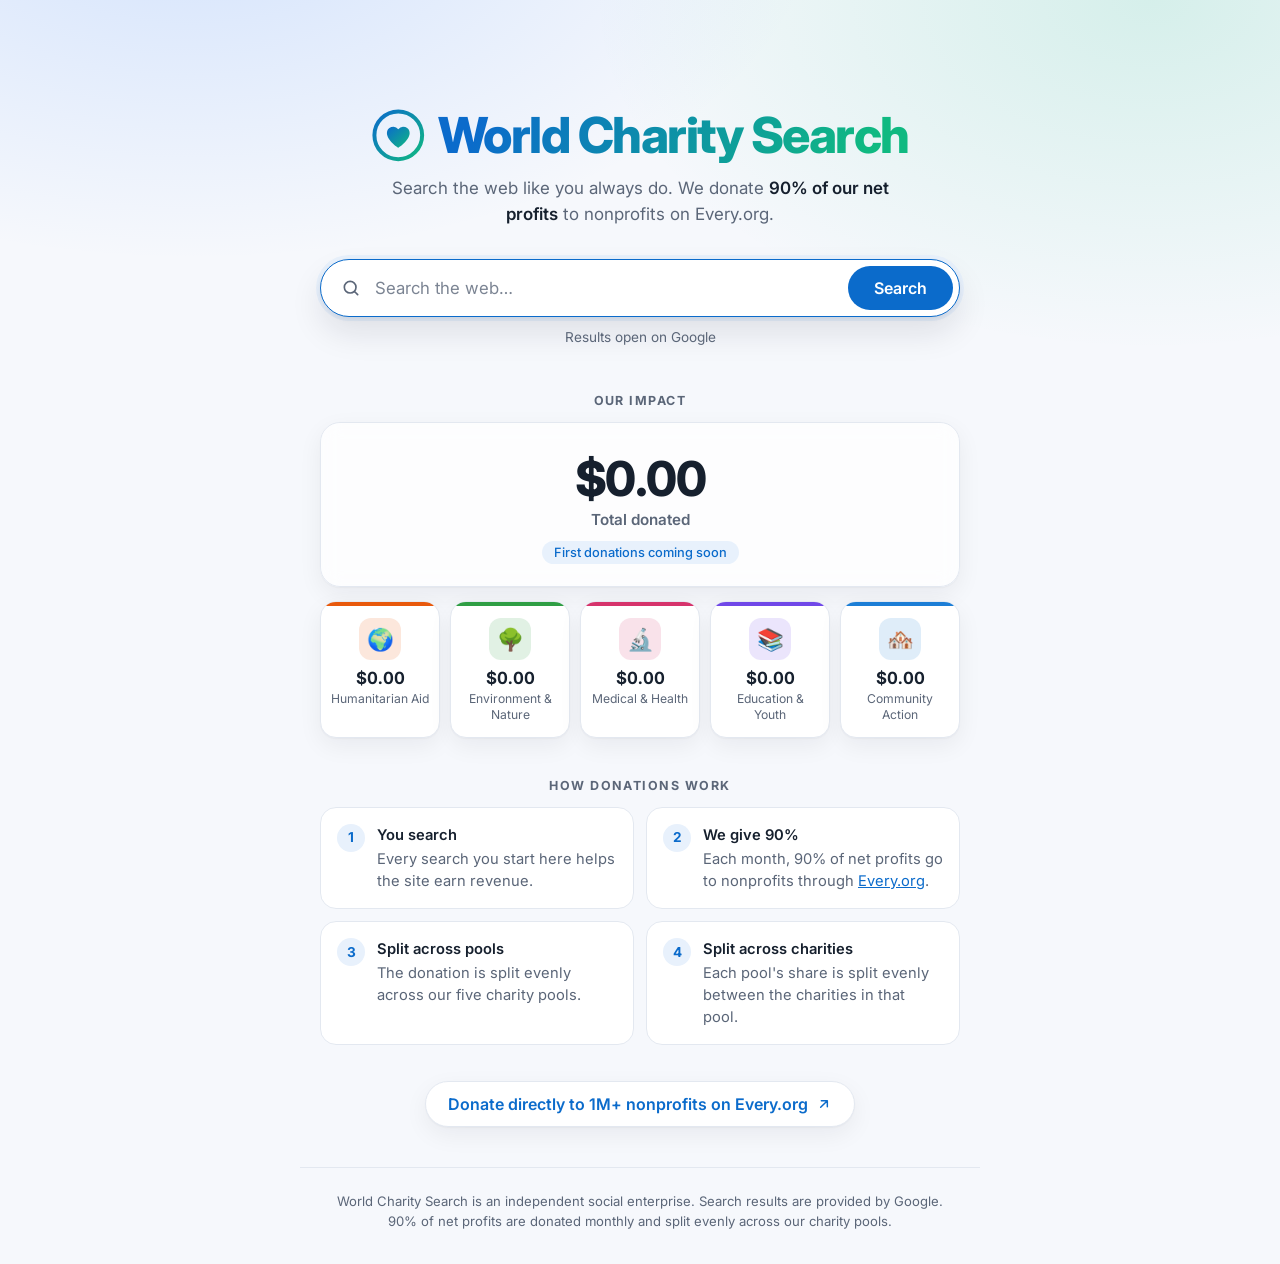
==== commit c4804e72: "Redesign homepage with a cleaner, modern look Gradient logo with heart-globe mark, pill search bar w" ====
--- a/index.html
+++ b/index.html
@@ -5,208 +5,401 @@
     <meta name="viewport" content="width=device-width, initial-scale=1.0">
     <title>World Charity Search</title>
     <meta name="description" content="Search the web with Google. 90% of our net profits are donated to nonprofits on Every.org, split evenly across five charity pools.">
+    <meta name="theme-color" content="#0b6bcb">
+    <link rel="preconnect" href="https://fonts.googleapis.com">
+    <link rel="preconnect" href="https://fonts.gstatic.com" crossorigin>
+    <link href="https://fonts.googleapis.com/css2?family=Inter:wght@400;500;600;700;800&display=swap" rel="stylesheet">
     <style>
+        :root {
+            --bg: #f6f8fc;
+            --bg-glow-1: rgba(56, 132, 255, 0.18);
+            --bg-glow-2: rgba(16, 185, 129, 0.14);
+            --surface: #ffffff;
+            --surface-soft: rgba(255, 255, 255, 0.72);
+            --border: #e3e8f0;
+            --text: #16202e;
+            --text-muted: #5b6678;
+            --accent: #0b6bcb;
+            --accent-hover: #0857a8;
+            --accent-soft: #e8f1fc;
+            --shadow: 0 1px 2px rgba(16, 24, 40, 0.04), 0 8px 24px rgba(16, 24, 40, 0.06);
+            --shadow-lift: 0 2px 4px rgba(16, 24, 40, 0.05), 0 16px 32px rgba(16, 24, 40, 0.10);
+
+            --pool-humanitarian: #e8590c;
+            --pool-nature: #2f9e44;
+            --pool-health: #d6336c;
+            --pool-education: #7048e8;
+            --pool-community: #1c7ed6;
+        }
+        @media (prefers-color-scheme: dark) {
+            :root {
+                --bg: #0d1320;
+                --bg-glow-1: rgba(56, 132, 255, 0.16);
+                --bg-glow-2: rgba(16, 185, 129, 0.10);
+                --surface: #151d2c;
+                --surface-soft: rgba(21, 29, 44, 0.75);
+                --border: #263248;
+                --text: #e8edf5;
+                --text-muted: #9aa6ba;
+                --accent: #4d9cf0;
+                --accent-hover: #74b3f5;
+                --accent-soft: #1a2a42;
+                --shadow: 0 1px 2px rgba(0, 0, 0, 0.3), 0 8px 24px rgba(0, 0, 0, 0.25);
+                --shadow-lift: 0 2px 4px rgba(0, 0, 0, 0.35), 0 16px 32px rgba(0, 0, 0, 0.35);
+
+                --pool-humanitarian: #ff922b;
+                --pool-nature: #51cf66;
+                --pool-health: #f06595;
+                --pool-education: #9775fa;
+                --pool-community: #4dabf7;
+            }
+        }
+
+        * { box-sizing: border-box; }
+
         body {
-            font-family: 'Segoe UI', Tahoma, Geneva, Verdana, sans-serif;
-            background-color: #fcfcfc;
             margin: 0;
+            min-height: 100vh;
             display: flex;
             flex-direction: column;
             align-items: center;
-            min-height: 100vh;
-        }
-        .search-container {
-            margin-top: 8vh;
-            text-align: center;
-            width: 100%;
-            max-width: 650px;
-            padding: 20px;
-            box-sizing: border-box;
+            font-family: 'Inter', 'Segoe UI', system-ui, -apple-system, sans-serif;
+            color: var(--text);
+            background:
+                radial-gradient(900px 500px at 15% -10%, var(--bg-glow-1), transparent 70%),
+                radial-gradient(800px 500px at 90% 0%, var(--bg-glow-2), transparent 70%),
+                var(--bg);
+            background-attachment: fixed;
+            -webkit-font-smoothing: antialiased;
+        }
+
+        main {
+            width: 100%;
+            max-width: 680px;
+            padding: 12vh 20px 40px;
             display: flex;
             flex-direction: column;
             align-items: center;
-        }
-        h1 {
-            color: #0078d4;
-            font-size: 3rem;
-            margin-bottom: 5px;
             text-align: center;
         }
-        p.mission {
-            color: #222;
-            font-size: 1.1rem;
-            font-weight: 600;
-            margin: 0 auto 25px auto;
-            max-width: 550px;
-            line-height: 1.4;
-        }
-
+
+        .logo {
+            display: inline-flex;
+            align-items: center;
+            gap: 12px;
+            margin: 0 0 12px;
+            font-size: clamp(2.1rem, 6vw, 3.1rem);
+            font-weight: 800;
+            letter-spacing: -0.03em;
+            line-height: 1.1;
+        }
+        @media (max-width: 600px) {
+            .logo { flex-direction: column; gap: 10px; }
+        }
+        .logo-mark {
+            width: 1.1em;
+            height: 1.1em;
+            flex-shrink: 0;
+        }
+        .logo-text {
+            background: linear-gradient(120deg, var(--accent) 10%, #10b981 90%);
+            -webkit-background-clip: text;
+            background-clip: text;
+            color: transparent;
+        }
+
+        .mission {
+            margin: 0 auto 32px;
+            max-width: 520px;
+            font-size: 1.06rem;
+            line-height: 1.55;
+            color: var(--text-muted);
+        }
+        .mission strong { color: var(--text); font-weight: 600; }
+
+        /* Search */
         .search-box {
             display: flex;
-            box-shadow: 0 4px 12px rgba(0,0,0,0.1);
-            border-radius: 24px;
-            overflow: hidden;
-            border: 1px solid #e0e0e0;
-            background: white;
-            width: 100%;
-            margin-bottom: 30px;
+            align-items: center;
+            width: 100%;
+            padding: 6px 6px 6px 20px;
+            background: var(--surface);
+            border: 1px solid var(--border);
+            border-radius: 999px;
+            box-shadow: var(--shadow);
+            transition: box-shadow 0.2s, border-color 0.2s;
+        }
+        .search-box:focus-within {
+            border-color: var(--accent);
+            box-shadow: var(--shadow-lift), 0 0 0 4px var(--accent-soft);
+        }
+        .search-icon {
+            width: 20px;
+            height: 20px;
+            flex-shrink: 0;
+            color: var(--text-muted);
         }
         input[type="search"] {
             flex: 1;
             min-width: 0;
-            padding: 15px 20px;
-            font-size: 16px;
+            padding: 12px 14px;
+            font: inherit;
+            font-size: 1.05rem;
+            color: var(--text);
+            background: transparent;
             border: none;
             outline: none;
         }
-        button.search-btn {
-            padding: 0 25px;
-            background-color: #0078d4;
-            color: white;
+        input[type="search"]::placeholder { color: var(--text-muted); opacity: 0.8; }
+        .search-btn {
+            padding: 12px 26px;
+            font: inherit;
+            font-weight: 600;
+            font-size: 1rem;
+            color: #fff;
+            background: var(--accent);
             border: none;
-            font-size: 16px;
+            border-radius: 999px;
             cursor: pointer;
-            transition: background 0.2s;
-        }
-        button.search-btn:hover {
-            background-color: #005a9e;
-        }
-
-        .master-dashboard {
-            background: white;
-            border: 2px solid #0078d4;
+            transition: background 0.2s, transform 0.1s;
+        }
+        .search-btn:hover { background: var(--accent-hover); }
+        .search-btn:active { transform: scale(0.97); }
+        .search-hint {
+            margin: 12px 0 48px;
+            font-size: 0.85rem;
+            color: var(--text-muted);
+        }
+
+        /* Impact */
+        .section-label {
+            margin: 0 0 14px;
+            font-size: 0.78rem;
+            font-weight: 700;
+            letter-spacing: 0.12em;
+            text-transform: uppercase;
+            color: var(--text-muted);
+        }
+        .total-card {
+            width: 100%;
+            padding: 26px 20px 22px;
+            margin-bottom: 14px;
+            background: var(--surface-soft);
+            backdrop-filter: blur(10px);
+            -webkit-backdrop-filter: blur(10px);
+            border: 1px solid var(--border);
+            border-radius: 20px;
+            box-shadow: var(--shadow);
+        }
+        .total-number {
+            font-size: clamp(2.2rem, 7vw, 3rem);
+            font-weight: 800;
+            letter-spacing: -0.03em;
+            font-variant-numeric: tabular-nums;
+            color: var(--text);
+        }
+        .total-label {
+            margin-top: 2px;
+            font-size: 0.95rem;
+            font-weight: 600;
+            color: var(--text-muted);
+        }
+        .updated {
+            display: inline-block;
+            margin-top: 12px;
+            padding: 4px 12px;
+            font-size: 0.8rem;
+            font-weight: 500;
+            color: var(--accent);
+            background: var(--accent-soft);
+            border-radius: 999px;
+        }
+
+        .pools {
+            display: grid;
+            grid-template-columns: repeat(5, 1fr);
+            gap: 10px;
+            width: 100%;
+            margin-bottom: 40px;
+        }
+        @media (max-width: 600px) {
+            .pools { grid-template-columns: repeat(2, 1fr); }
+            .pools .pool:last-child { grid-column: span 2; }
+        }
+        .pool {
+            position: relative;
+            padding: 16px 10px 14px;
+            background: var(--surface);
+            border: 1px solid var(--border);
             border-radius: 16px;
-            padding: 20px;
-            margin: 0 auto 20px auto;
-            box-shadow: 0 4px 12px rgba(0, 120, 212, 0.08);
-            max-width: 400px;
-            width: 100%;
-            box-sizing: border-box;
-        }
-        .master-number {
-            font-size: 2.2rem;
-            font-weight: bold;
-            color: #0078d4;
-            margin-bottom: 4px;
-        }
-        .master-label {
-            font-size: 0.9rem;
-            color: #444;
-            text-transform: uppercase;
-            letter-spacing: 0.8px;
+            box-shadow: var(--shadow);
+            overflow: hidden;
+            transition: transform 0.2s, box-shadow 0.2s;
+        }
+        .pool::before {
+            content: "";
+            position: absolute;
+            inset: 0 0 auto 0;
+            height: 4px;
+            background: var(--pool-color);
+        }
+        .pool:hover {
+            transform: translateY(-3px);
+            box-shadow: var(--shadow-lift);
+        }
+        .pool-emoji {
+            display: inline-grid;
+            place-items: center;
+            width: 42px;
+            height: 42px;
+            margin-bottom: 8px;
+            font-size: 1.35rem;
+            border-radius: 12px;
+            background: color-mix(in srgb, var(--pool-color) 14%, transparent);
+        }
+        .pool-amount {
+            font-size: 1.05rem;
             font-weight: 700;
-        }
-        .updated {
-            font-size: 0.8rem;
-            color: #777;
-            margin-top: 6px;
-        }
-
-        .sectors-grid {
+            font-variant-numeric: tabular-nums;
+        }
+        .pool-title {
+            margin-top: 3px;
+            font-size: 0.76rem;
+            line-height: 1.3;
+            color: var(--text-muted);
+        }
+
+        /* How it works */
+        .steps {
             display: grid;
-            grid-template-columns: repeat(auto-fit, minmax(110px, 1fr));
-            gap: 10px;
-            width: 100%;
-            margin-bottom: 25px;
-        }
-        .sector-card {
-            background: white;
-            border: 1px solid #e0e0e0;
-            border-radius: 12px;
-            padding: 10px;
-            box-shadow: 0 2px 6px rgba(0,0,0,0.03);
-        }
-        .sector-emoji {
-            font-size: 1.3rem;
-            margin-bottom: 2px;
-        }
-        .sector-amount {
-            font-size: 1.1rem;
-            font-weight: bold;
-            color: #333;
-        }
-        .sector-title {
-            font-size: 0.75rem;
-            color: #666;
-            margin-top: 2px;
-            line-height: 1.2;
-        }
-
-        .how-it-works {
+            grid-template-columns: repeat(2, 1fr);
+            gap: 12px;
+            width: 100%;
+            margin: 0 0 36px;
+            padding: 0;
+            list-style: none;
+            counter-reset: step;
             text-align: left;
-            background: white;
-            border: 1px solid #e0e0e0;
-            border-radius: 12px;
-            padding: 15px 20px;
-            width: 100%;
-            box-sizing: border-box;
-            font-size: 0.95rem;
-            color: #333;
+        }
+        @media (max-width: 600px) {
+            .steps { grid-template-columns: 1fr; }
+        }
+        .steps li {
+            counter-increment: step;
+            display: flex;
+            gap: 12px;
+            align-items: flex-start;
+            padding: 16px;
+            font-size: 0.92rem;
             line-height: 1.5;
-        }
-        .how-it-works h2 {
-            font-size: 1.05rem;
-            margin: 0 0 8px 0;
-            color: #0078d4;
-        }
-        .how-it-works ol {
-            margin: 0;
-            padding-left: 20px;
-        }
-
+            color: var(--text-muted);
+            background: var(--surface);
+            border: 1px solid var(--border);
+            border-radius: 16px;
+        }
+        .steps li::before {
+            content: counter(step);
+            flex-shrink: 0;
+            display: grid;
+            place-items: center;
+            width: 28px;
+            height: 28px;
+            font-size: 0.85rem;
+            font-weight: 700;
+            color: var(--accent);
+            background: var(--accent-soft);
+            border-radius: 50%;
+        }
+        .steps strong { display: block; margin-bottom: 2px; color: var(--text); font-weight: 600; }
+
+        a { color: var(--accent); }
         .every-link {
-            display: inline-block;
-            margin-top: 20px;
-            color: #0078d4;
+            display: inline-flex;
+            align-items: center;
+            gap: 8px;
+            padding: 12px 22px;
             font-weight: 600;
-        }
+            text-decoration: none;
+            color: var(--accent);
+            background: var(--surface);
+            border: 1px solid var(--border);
+            border-radius: 999px;
+            box-shadow: var(--shadow);
+            transition: border-color 0.2s, transform 0.2s;
+        }
+        .every-link:hover { border-color: var(--accent); transform: translateY(-1px); }
 
         footer {
             margin-top: auto;
-            padding: 20px;
-            font-size: 0.85rem;
-            color: #777;
+            width: 100%;
+            max-width: 680px;
+            padding: 24px 20px 32px;
+            font-size: 0.82rem;
+            line-height: 1.5;
             text-align: center;
-            max-width: 650px;
-            line-height: 1.4;
+            color: var(--text-muted);
+            border-top: 1px solid var(--border);
+        }
+
+        @media (prefers-reduced-motion: reduce) {
+            * { transition: none !important; }
         }
     </style>
 </head>
 <body>
 
-    <div class="search-container">
-        <h1>World Charity Search</h1>
-        <p class="mission">Our mission is to donate 90% of net profits generated from your everyday internet searches to nonprofits on Every.org.</p>
+    <main>
+        <h1 class="logo">
+            <svg class="logo-mark" viewBox="0 0 48 48" aria-hidden="true">
+                <defs>
+                    <linearGradient id="g" x1="0" y1="0" x2="1" y2="1">
+                        <stop offset="0" stop-color="#0b6bcb"/>
+                        <stop offset="1" stop-color="#10b981"/>
+                    </linearGradient>
+                </defs>
+                <circle cx="24" cy="24" r="21" fill="none" stroke="url(#g)" stroke-width="3.5"/>
+                <path d="M24 35s-10-6.2-10-13a5.6 5.6 0 0 1 10-3.4A5.6 5.6 0 0 1 34 22c0 6.8-10 13-10 13z" fill="url(#g)"/>
+            </svg>
+            <span class="logo-text">World Charity Search</span>
+        </h1>
+        <p class="mission">Search the web like you always do. We donate <strong>90% of our net profits</strong> to nonprofits on Every.org.</p>
 
         <!-- A plain GET form to Google: works with the Enter key, the button, and even with JavaScript disabled. -->
         <form class="search-box" action="https://www.google.com/search" method="get" role="search">
-            <input type="search" name="q" id="user-query" placeholder="Search the web with Google..." aria-label="Search the web" autocomplete="off" autofocus required>
+            <svg class="search-icon" viewBox="0 0 24 24" fill="none" stroke="currentColor" stroke-width="2" stroke-linecap="round" aria-hidden="true">
+                <circle cx="11" cy="11" r="7"/><path d="m20 20-3.5-3.5"/>
+            </svg>
+            <input type="search" name="q" id="user-query" placeholder="Search the web…" aria-label="Search the web" autocomplete="off" autofocus required>
             <button class="search-btn" type="submit">Search</button>
         </form>
-
-        <div class="master-dashboard">
-            <div class="master-number" id="master-total-raised">$0.00</div>
-            <div class="master-label">Total Donated</div>
+        <p class="search-hint">Results open on Google</p>
+
+        <h2 class="section-label">Our impact</h2>
+        <div class="total-card">
+            <div class="total-number" id="master-total-raised">$0.00</div>
+            <div class="total-label">Total donated</div>
             <div class="updated" id="last-updated"></div>
         </div>
 
-        <div class="sectors-grid" id="sectors-grid"></div>
-
-        <div class="how-it-works">
-            <h2>How donations work</h2>
-            <ol>
-                <li>Every search you start here helps the site earn revenue.</li>
-                <li>Each month, 90% of net profits go to nonprofits through <a href="https://www.every.org" target="_blank" rel="noopener">Every.org</a>.</li>
-                <li>The donation is split evenly across our five charity pools.</li>
-                <li>Each pool's share is then split evenly between the charities in that pool.</li>
-            </ol>
-        </div>
-
-        <a class="every-link" href="https://www.every.org" target="_blank" rel="noopener">Donate directly to 1M+ nonprofits on Every.org</a>
-    </div>
+        <div class="pools" id="pools"></div>
+
+        <h2 class="section-label">How donations work</h2>
+        <ol class="steps">
+            <li><div><strong>You search</strong>Every search you start here helps the site earn revenue.</div></li>
+            <li><div><strong>We give 90%</strong>Each month, 90% of net profits go to nonprofits through <a href="https://www.every.org" target="_blank" rel="noopener">Every.org</a>.</div></li>
+            <li><div><strong>Split across pools</strong>The donation is split evenly across our five charity pools.</div></li>
+            <li><div><strong>Split across charities</strong>Each pool's share is split evenly between the charities in that pool.</div></li>
+        </ol>
+
+        <a class="every-link" href="https://www.every.org" target="_blank" rel="noopener">
+            Donate directly to 1M+ nonprofits on Every.org
+            <svg width="16" height="16" viewBox="0 0 24 24" fill="none" stroke="currentColor" stroke-width="2.2" stroke-linecap="round" stroke-linejoin="round" aria-hidden="true"><path d="M7 17 17 7M8 7h9v9"/></svg>
+        </a>
+    </main>
 
     <footer>
-        World Charity Search is an independent social enterprise. Search results are provided by Google. 90% of net profits are donated monthly and split evenly across our charity pools.
+        World Charity Search is an independent social enterprise. Search results are provided by Google.<br>
+        90% of net profits are donated monthly and split evenly across our charity pools.
     </footer>
 
     <script>
@@ -226,7 +419,7 @@
 
         function render(data) {
             const pools = data.pools || DEFAULT_POOLS;
-            const grid = document.getElementById('sectors-grid');
+            const grid = document.getElementById('pools');
             grid.innerHTML = '';
             let total = 0;
 
@@ -235,18 +428,19 @@
                 total += donated;
 
                 const card = document.createElement('div');
-                card.className = 'sector-card';
+                card.className = 'pool';
+                card.style.setProperty('--pool-color', `var(--pool-${pool.id}, var(--accent))`);
 
                 const emoji = document.createElement('div');
-                emoji.className = 'sector-emoji';
+                emoji.className = 'pool-emoji';
                 emoji.textContent = pool.emoji;
 
                 const amount = document.createElement('div');
-                amount.className = 'sector-amount';
+                amount.className = 'pool-amount';
                 amount.textContent = formatUSD(donated);
 
                 const title = document.createElement('div');
-                title.className = 'sector-title';
+                title.className = 'pool-title';
                 title.textContent = pool.title;
 
                 card.append(emoji, amount, title);
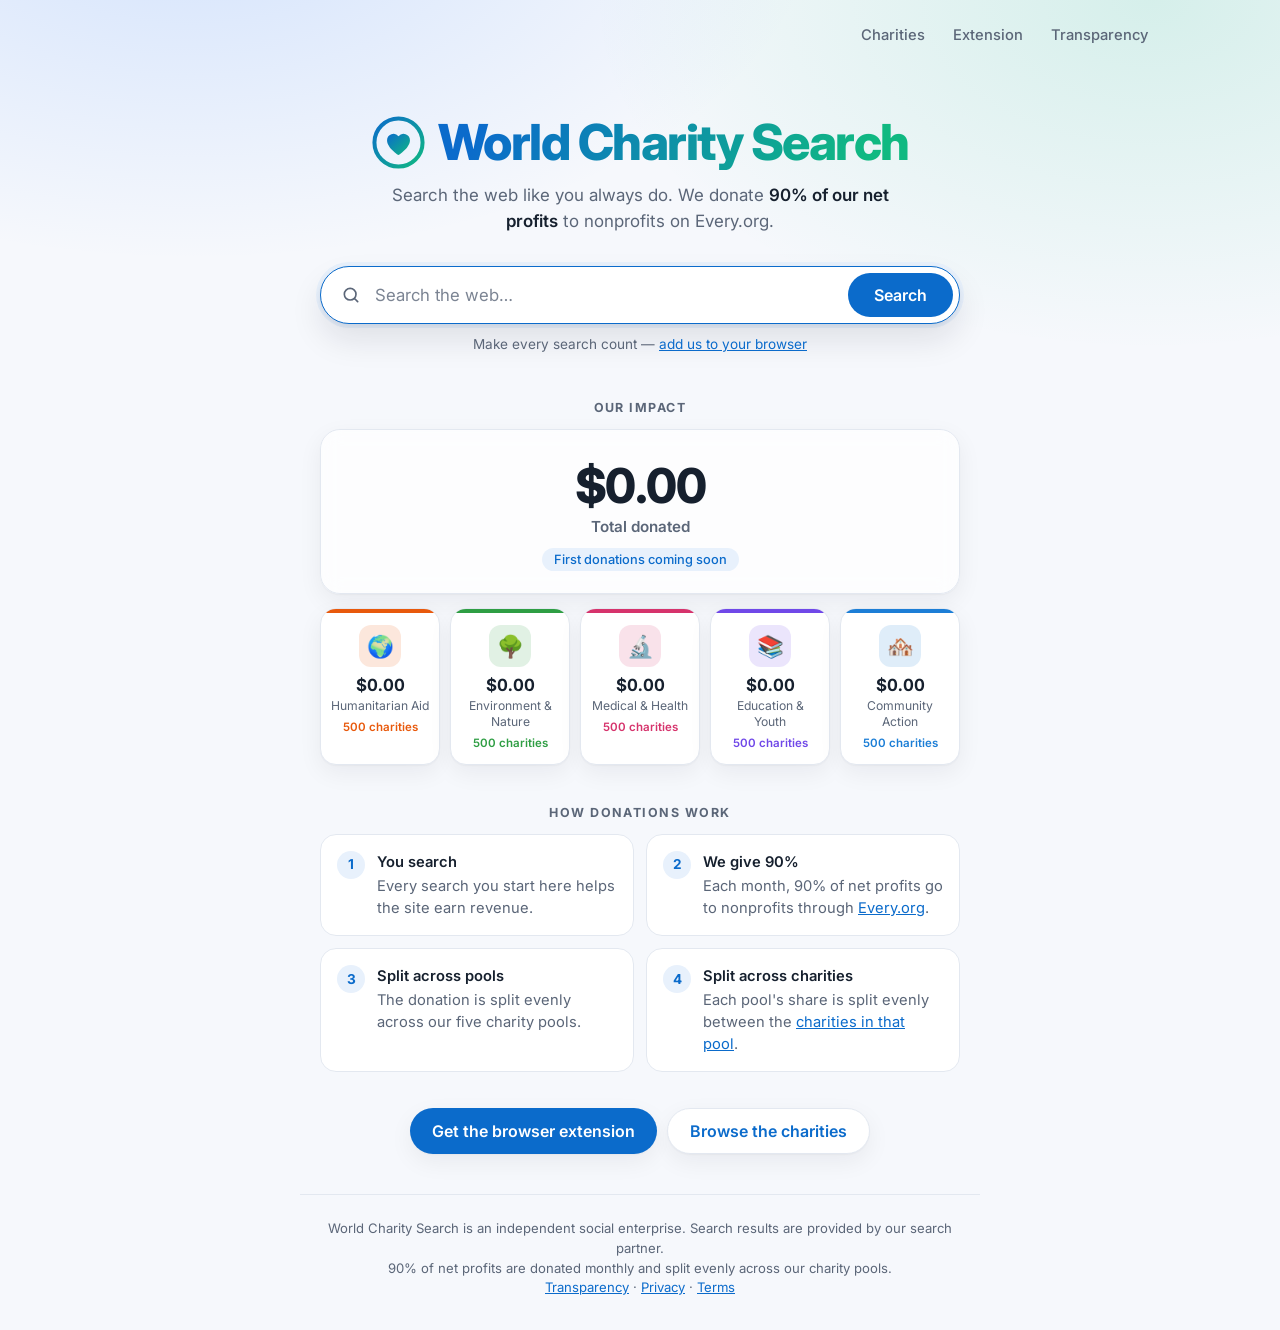
==== commit 8f7facdf: "Add charity directory, browser extension, and transparency/legal pages - charities.html: searchable," ====
--- a/index.html
+++ b/index.html
@@ -4,381 +4,49 @@
     <meta charset="UTF-8">
     <meta name="viewport" content="width=device-width, initial-scale=1.0">
     <title>World Charity Search</title>
-    <meta name="description" content="Search the web with Google. 90% of our net profits are donated to nonprofits on Every.org, split evenly across five charity pools.">
+    <meta name="description" content="Search the web like you always do. 90% of our net profits are donated to nonprofits on Every.org, split evenly across thousands of charities.">
     <meta name="theme-color" content="#0b6bcb">
+    <link rel="icon" href="favicon.svg" type="image/svg+xml">
+    <link rel="search" type="application/opensearchdescription+xml" title="World Charity Search" href="opensearch.xml">
     <link rel="preconnect" href="https://fonts.googleapis.com">
     <link rel="preconnect" href="https://fonts.gstatic.com" crossorigin>
     <link href="https://fonts.googleapis.com/css2?family=Inter:wght@400;500;600;700;800&display=swap" rel="stylesheet">
-    <style>
-        :root {
-            --bg: #f6f8fc;
-            --bg-glow-1: rgba(56, 132, 255, 0.18);
-            --bg-glow-2: rgba(16, 185, 129, 0.14);
-            --surface: #ffffff;
-            --surface-soft: rgba(255, 255, 255, 0.72);
-            --border: #e3e8f0;
-            --text: #16202e;
-            --text-muted: #5b6678;
-            --accent: #0b6bcb;
-            --accent-hover: #0857a8;
-            --accent-soft: #e8f1fc;
-            --shadow: 0 1px 2px rgba(16, 24, 40, 0.04), 0 8px 24px rgba(16, 24, 40, 0.06);
-            --shadow-lift: 0 2px 4px rgba(16, 24, 40, 0.05), 0 16px 32px rgba(16, 24, 40, 0.10);
+    <link rel="stylesheet" href="styles.css">
+    <script src="config.js"></script>
+</head>
+<body class="home">
 
-            --pool-humanitarian: #e8590c;
-            --pool-nature: #2f9e44;
-            --pool-health: #d6336c;
-            --pool-education: #7048e8;
-            --pool-community: #1c7ed6;
-        }
-        @media (prefers-color-scheme: dark) {
-            :root {
-                --bg: #0d1320;
-                --bg-glow-1: rgba(56, 132, 255, 0.16);
-                --bg-glow-2: rgba(16, 185, 129, 0.10);
-                --surface: #151d2c;
-                --surface-soft: rgba(21, 29, 44, 0.75);
-                --border: #263248;
-                --text: #e8edf5;
-                --text-muted: #9aa6ba;
-                --accent: #4d9cf0;
-                --accent-hover: #74b3f5;
-                --accent-soft: #1a2a42;
-                --shadow: 0 1px 2px rgba(0, 0, 0, 0.3), 0 8px 24px rgba(0, 0, 0, 0.25);
-                --shadow-lift: 0 2px 4px rgba(0, 0, 0, 0.35), 0 16px 32px rgba(0, 0, 0, 0.35);
-
-                --pool-humanitarian: #ff922b;
-                --pool-nature: #51cf66;
-                --pool-health: #f06595;
-                --pool-education: #9775fa;
-                --pool-community: #4dabf7;
-            }
-        }
-
-        * { box-sizing: border-box; }
-
-        body {
-            margin: 0;
-            min-height: 100vh;
-            display: flex;
-            flex-direction: column;
-            align-items: center;
-            font-family: 'Inter', 'Segoe UI', system-ui, -apple-system, sans-serif;
-            color: var(--text);
-            background:
-                radial-gradient(900px 500px at 15% -10%, var(--bg-glow-1), transparent 70%),
-                radial-gradient(800px 500px at 90% 0%, var(--bg-glow-2), transparent 70%),
-                var(--bg);
-            background-attachment: fixed;
-            -webkit-font-smoothing: antialiased;
-        }
-
-        main {
-            width: 100%;
-            max-width: 680px;
-            padding: 12vh 20px 40px;
-            display: flex;
-            flex-direction: column;
-            align-items: center;
-            text-align: center;
-        }
-
-        .logo {
-            display: inline-flex;
-            align-items: center;
-            gap: 12px;
-            margin: 0 0 12px;
-            font-size: clamp(2.1rem, 6vw, 3.1rem);
-            font-weight: 800;
-            letter-spacing: -0.03em;
-            line-height: 1.1;
-        }
-        @media (max-width: 600px) {
-            .logo { flex-direction: column; gap: 10px; }
-        }
-        .logo-mark {
-            width: 1.1em;
-            height: 1.1em;
-            flex-shrink: 0;
-        }
-        .logo-text {
-            background: linear-gradient(120deg, var(--accent) 10%, #10b981 90%);
-            -webkit-background-clip: text;
-            background-clip: text;
-            color: transparent;
-        }
-
-        .mission {
-            margin: 0 auto 32px;
-            max-width: 520px;
-            font-size: 1.06rem;
-            line-height: 1.55;
-            color: var(--text-muted);
-        }
-        .mission strong { color: var(--text); font-weight: 600; }
-
-        /* Search */
-        .search-box {
-            display: flex;
-            align-items: center;
-            width: 100%;
-            padding: 6px 6px 6px 20px;
-            background: var(--surface);
-            border: 1px solid var(--border);
-            border-radius: 999px;
-            box-shadow: var(--shadow);
-            transition: box-shadow 0.2s, border-color 0.2s;
-        }
-        .search-box:focus-within {
-            border-color: var(--accent);
-            box-shadow: var(--shadow-lift), 0 0 0 4px var(--accent-soft);
-        }
-        .search-icon {
-            width: 20px;
-            height: 20px;
-            flex-shrink: 0;
-            color: var(--text-muted);
-        }
-        input[type="search"] {
-            flex: 1;
-            min-width: 0;
-            padding: 12px 14px;
-            font: inherit;
-            font-size: 1.05rem;
-            color: var(--text);
-            background: transparent;
-            border: none;
-            outline: none;
-        }
-        input[type="search"]::placeholder { color: var(--text-muted); opacity: 0.8; }
-        .search-btn {
-            padding: 12px 26px;
-            font: inherit;
-            font-weight: 600;
-            font-size: 1rem;
-            color: #fff;
-            background: var(--accent);
-            border: none;
-            border-radius: 999px;
-            cursor: pointer;
-            transition: background 0.2s, transform 0.1s;
-        }
-        .search-btn:hover { background: var(--accent-hover); }
-        .search-btn:active { transform: scale(0.97); }
-        .search-hint {
-            margin: 12px 0 48px;
-            font-size: 0.85rem;
-            color: var(--text-muted);
-        }
-
-        /* Impact */
-        .section-label {
-            margin: 0 0 14px;
-            font-size: 0.78rem;
-            font-weight: 700;
-            letter-spacing: 0.12em;
-            text-transform: uppercase;
-            color: var(--text-muted);
-        }
-        .total-card {
-            width: 100%;
-            padding: 26px 20px 22px;
-            margin-bottom: 14px;
-            background: var(--surface-soft);
-            backdrop-filter: blur(10px);
-            -webkit-backdrop-filter: blur(10px);
-            border: 1px solid var(--border);
-            border-radius: 20px;
-            box-shadow: var(--shadow);
-        }
-        .total-number {
-            font-size: clamp(2.2rem, 7vw, 3rem);
-            font-weight: 800;
-            letter-spacing: -0.03em;
-            font-variant-numeric: tabular-nums;
-            color: var(--text);
-        }
-        .total-label {
-            margin-top: 2px;
-            font-size: 0.95rem;
-            font-weight: 600;
-            color: var(--text-muted);
-        }
-        .updated {
-            display: inline-block;
-            margin-top: 12px;
-            padding: 4px 12px;
-            font-size: 0.8rem;
-            font-weight: 500;
-            color: var(--accent);
-            background: var(--accent-soft);
-            border-radius: 999px;
-        }
-
-        .pools {
-            display: grid;
-            grid-template-columns: repeat(5, 1fr);
-            gap: 10px;
-            width: 100%;
-            margin-bottom: 40px;
-        }
-        @media (max-width: 600px) {
-            .pools { grid-template-columns: repeat(2, 1fr); }
-            .pools .pool:last-child { grid-column: span 2; }
-        }
-        .pool {
-            position: relative;
-            padding: 16px 10px 14px;
-            background: var(--surface);
-            border: 1px solid var(--border);
-            border-radius: 16px;
-            box-shadow: var(--shadow);
-            overflow: hidden;
-            transition: transform 0.2s, box-shadow 0.2s;
-        }
-        .pool::before {
-            content: "";
-            position: absolute;
-            inset: 0 0 auto 0;
-            height: 4px;
-            background: var(--pool-color);
-        }
-        .pool:hover {
-            transform: translateY(-3px);
-            box-shadow: var(--shadow-lift);
-        }
-        .pool-emoji {
-            display: inline-grid;
-            place-items: center;
-            width: 42px;
-            height: 42px;
-            margin-bottom: 8px;
-            font-size: 1.35rem;
-            border-radius: 12px;
-            background: color-mix(in srgb, var(--pool-color) 14%, transparent);
-        }
-        .pool-amount {
-            font-size: 1.05rem;
-            font-weight: 700;
-            font-variant-numeric: tabular-nums;
-        }
-        .pool-title {
-            margin-top: 3px;
-            font-size: 0.76rem;
-            line-height: 1.3;
-            color: var(--text-muted);
-        }
-
-        /* How it works */
-        .steps {
-            display: grid;
-            grid-template-columns: repeat(2, 1fr);
-            gap: 12px;
-            width: 100%;
-            margin: 0 0 36px;
-            padding: 0;
-            list-style: none;
-            counter-reset: step;
-            text-align: left;
-        }
-        @media (max-width: 600px) {
-            .steps { grid-template-columns: 1fr; }
-        }
-        .steps li {
-            counter-increment: step;
-            display: flex;
-            gap: 12px;
-            align-items: flex-start;
-            padding: 16px;
-            font-size: 0.92rem;
-            line-height: 1.5;
-            color: var(--text-muted);
-            background: var(--surface);
-            border: 1px solid var(--border);
-            border-radius: 16px;
-        }
-        .steps li::before {
-            content: counter(step);
-            flex-shrink: 0;
-            display: grid;
-            place-items: center;
-            width: 28px;
-            height: 28px;
-            font-size: 0.85rem;
-            font-weight: 700;
-            color: var(--accent);
-            background: var(--accent-soft);
-            border-radius: 50%;
-        }
-        .steps strong { display: block; margin-bottom: 2px; color: var(--text); font-weight: 600; }
-
-        a { color: var(--accent); }
-        .every-link {
-            display: inline-flex;
-            align-items: center;
-            gap: 8px;
-            padding: 12px 22px;
-            font-weight: 600;
-            text-decoration: none;
-            color: var(--accent);
-            background: var(--surface);
-            border: 1px solid var(--border);
-            border-radius: 999px;
-            box-shadow: var(--shadow);
-            transition: border-color 0.2s, transform 0.2s;
-        }
-        .every-link:hover { border-color: var(--accent); transform: translateY(-1px); }
-
-        footer {
-            margin-top: auto;
-            width: 100%;
-            max-width: 680px;
-            padding: 24px 20px 32px;
-            font-size: 0.82rem;
-            line-height: 1.5;
-            text-align: center;
-            color: var(--text-muted);
-            border-top: 1px solid var(--border);
-        }
-
-        @media (prefers-reduced-motion: reduce) {
-            * { transition: none !important; }
-        }
-    </style>
-</head>
-<body>
+    <nav class="site-nav">
+        <a class="nav-brand hidden" href="./"><img src="favicon.svg" alt=""><span>World Charity Search</span></a>
+        <div class="nav-links">
+            <a href="charities.html">Charities</a>
+            <a href="extension.html">Extension</a>
+            <a href="transparency.html">Transparency</a>
+        </div>
+    </nav>
 
     <main>
         <h1 class="logo">
-            <svg class="logo-mark" viewBox="0 0 48 48" aria-hidden="true">
-                <defs>
-                    <linearGradient id="g" x1="0" y1="0" x2="1" y2="1">
-                        <stop offset="0" stop-color="#0b6bcb"/>
-                        <stop offset="1" stop-color="#10b981"/>
-                    </linearGradient>
-                </defs>
-                <circle cx="24" cy="24" r="21" fill="none" stroke="url(#g)" stroke-width="3.5"/>
-                <path d="M24 35s-10-6.2-10-13a5.6 5.6 0 0 1 10-3.4A5.6 5.6 0 0 1 34 22c0 6.8-10 13-10 13z" fill="url(#g)"/>
-            </svg>
+            <img class="logo-mark" src="favicon.svg" alt="">
             <span class="logo-text">World Charity Search</span>
         </h1>
         <p class="mission">Search the web like you always do. We donate <strong>90% of our net profits</strong> to nonprofits on Every.org.</p>
 
-        <!-- A plain GET form to Google: works with the Enter key, the button, and even with JavaScript disabled. -->
-        <form class="search-box" action="https://www.google.com/search" method="get" role="search">
+        <!-- Works without JavaScript too; the script below sends searches to the partner set in config.js. -->
+        <form class="search-box" id="search-form" action="https://www.google.com/search" method="get" role="search">
             <svg class="search-icon" viewBox="0 0 24 24" fill="none" stroke="currentColor" stroke-width="2" stroke-linecap="round" aria-hidden="true">
                 <circle cx="11" cy="11" r="7"/><path d="m20 20-3.5-3.5"/>
             </svg>
             <input type="search" name="q" id="user-query" placeholder="Search the web…" aria-label="Search the web" autocomplete="off" autofocus required>
             <button class="search-btn" type="submit">Search</button>
         </form>
-        <p class="search-hint">Results open on Google</p>
+        <p class="search-hint">Make every search count — <a href="extension.html">add us to your browser</a></p>
 
         <h2 class="section-label">Our impact</h2>
         <div class="total-card">
             <div class="total-number" id="master-total-raised">$0.00</div>
             <div class="total-label">Total donated</div>
-            <div class="updated" id="last-updated"></div>
+            <div class="updated" id="last-updated">First donations coming soon</div>
         </div>
 
         <div class="pools" id="pools"></div>
@@ -388,48 +56,50 @@
             <li><div><strong>You search</strong>Every search you start here helps the site earn revenue.</div></li>
             <li><div><strong>We give 90%</strong>Each month, 90% of net profits go to nonprofits through <a href="https://www.every.org" target="_blank" rel="noopener">Every.org</a>.</div></li>
             <li><div><strong>Split across pools</strong>The donation is split evenly across our five charity pools.</div></li>
-            <li><div><strong>Split across charities</strong>Each pool's share is split evenly between the charities in that pool.</div></li>
+            <li><div><strong>Split across charities</strong>Each pool's share is split evenly between the <a href="charities.html">charities in that pool</a>.</div></li>
         </ol>
 
-        <a class="every-link" href="https://www.every.org" target="_blank" rel="noopener">
-            Donate directly to 1M+ nonprofits on Every.org
-            <svg width="16" height="16" viewBox="0 0 24 24" fill="none" stroke="currentColor" stroke-width="2.2" stroke-linecap="round" stroke-linejoin="round" aria-hidden="true"><path d="M7 17 17 7M8 7h9v9"/></svg>
-        </a>
+        <div class="cta-row">
+            <a class="cta-primary" href="extension.html">Get the browser extension</a>
+            <a class="every-link" href="charities.html">Browse the charities</a>
+        </div>
     </main>
 
     <footer>
-        World Charity Search is an independent social enterprise. Search results are provided by Google.<br>
-        90% of net profits are donated monthly and split evenly across our charity pools.
+        World Charity Search is an independent social enterprise. Search results are provided by our search partner.<br>
+        90% of net profits are donated monthly and split evenly across our charity pools.<br>
+        <a href="transparency.html">Transparency</a> · <a href="privacy.html">Privacy</a> · <a href="terms.html">Terms</a>
     </footer>
 
     <script>
-        // Donation totals live in donations.json so there is one public source of truth.
-        // Update that file after each monthly payout; these defaults are shown if it can't be loaded.
-        const DEFAULT_POOLS = [
-            { id: 'humanitarian', emoji: '🌍', title: 'Humanitarian Aid', donated: 0 },
-            { id: 'nature',       emoji: '🌳', title: 'Environment & Nature', donated: 0 },
-            { id: 'health',       emoji: '🔬', title: 'Medical & Health', donated: 0 },
-            { id: 'education',    emoji: '📚', title: 'Education & Youth', donated: 0 },
-            { id: 'community',    emoji: '🏘️', title: 'Community Action', donated: 0 }
-        ];
+        document.getElementById('search-form').addEventListener('submit', event => {
+            const query = document.getElementById('user-query').value.trim();
+            if (!query) return;
+            event.preventDefault();
+            location.href = WCS_CONFIG.buildSearchUrl(query);
+        });
 
         function formatUSD(amount) {
             return amount.toLocaleString('en-US', { style: 'currency', currency: 'USD' });
         }
 
-        function render(data) {
-            const pools = data.pools || DEFAULT_POOLS;
+        // donations.json holds the published totals; charities.json the charity counts.
+        function render(donations, counts) {
+            const donatedById = {};
+            (donations.pools || []).forEach(p => { donatedById[p.id] = Number(p.donated) || 0; });
+
             const grid = document.getElementById('pools');
             grid.innerHTML = '';
             let total = 0;
 
-            pools.forEach(pool => {
-                const donated = Number(pool.donated) || 0;
+            WCS_CONFIG.pools.forEach(pool => {
+                const donated = donatedById[pool.id] || 0;
                 total += donated;
 
-                const card = document.createElement('div');
+                const card = document.createElement('a');
                 card.className = 'pool';
-                card.style.setProperty('--pool-color', `var(--pool-${pool.id}, var(--accent))`);
+                card.href = 'charities.html?pool=' + pool.id;
+                card.style.setProperty('--pool-color', `var(--pool-${pool.id})`);
 
                 const emoji = document.createElement('div');
                 emoji.className = 'pool-emoji';
@@ -444,23 +114,27 @@
                 title.textContent = pool.title;
 
                 card.append(emoji, amount, title);
-                if (pool.charities && pool.charities.length) {
-                    card.title = 'Split evenly between: ' + pool.charities.join(', ');
+                if (counts && counts[pool.id]) {
+                    const count = document.createElement('div');
+                    count.className = 'pool-count';
+                    count.textContent = counts[pool.id].toLocaleString() + ' charities';
+                    card.append(count);
                 }
                 grid.appendChild(card);
             });
 
             document.getElementById('master-total-raised').textContent = formatUSD(total);
-            document.getElementById('last-updated').textContent =
-                data.lastUpdated ? 'Last updated ' + data.lastUpdated : 'First donations coming soon';
+            if (donations.lastUpdated) {
+                document.getElementById('last-updated').textContent = 'Last updated ' + donations.lastUpdated;
+            }
         }
 
-        render({ pools: DEFAULT_POOLS });
+        const getJSON = url => fetch(url, { cache: 'no-cache' }).then(r => r.ok ? r.json() : null).catch(() => null);
 
-        fetch('donations.json', { cache: 'no-cache' })
-            .then(response => response.ok ? response.json() : Promise.reject())
-            .then(render)
-            .catch(() => { /* keep the defaults */ });
+        render({}, null);
+        Promise.all([getJSON('donations.json'), getJSON('charities.json')]).then(([donations, charities]) => {
+            render(donations || {}, charities && charities.counts);
+        });
     </script>
 </body>
 </html>
--- a/styles.css
+++ b/styles.css
@@ -0,0 +1,538 @@
+/* Shared styles for all World Charity Search pages. */
+:root {
+    --bg: #f6f8fc;
+    --bg-glow-1: rgba(56, 132, 255, 0.18);
+    --bg-glow-2: rgba(16, 185, 129, 0.14);
+    --surface: #ffffff;
+    --surface-soft: rgba(255, 255, 255, 0.72);
+    --border: #e3e8f0;
+    --text: #16202e;
+    --text-muted: #5b6678;
+    --accent: #0b6bcb;
+    --accent-hover: #0857a8;
+    --accent-soft: #e8f1fc;
+    --shadow: 0 1px 2px rgba(16, 24, 40, 0.04), 0 8px 24px rgba(16, 24, 40, 0.06);
+    --shadow-lift: 0 2px 4px rgba(16, 24, 40, 0.05), 0 16px 32px rgba(16, 24, 40, 0.10);
+
+    --pool-humanitarian: #e8590c;
+    --pool-nature: #2f9e44;
+    --pool-health: #d6336c;
+    --pool-education: #7048e8;
+    --pool-community: #1c7ed6;
+}
+@media (prefers-color-scheme: dark) {
+    :root {
+        --bg: #0d1320;
+        --bg-glow-1: rgba(56, 132, 255, 0.16);
+        --bg-glow-2: rgba(16, 185, 129, 0.10);
+        --surface: #151d2c;
+        --surface-soft: rgba(21, 29, 44, 0.75);
+        --border: #263248;
+        --text: #e8edf5;
+        --text-muted: #9aa6ba;
+        --accent: #4d9cf0;
+        --accent-hover: #74b3f5;
+        --accent-soft: #1a2a42;
+        --shadow: 0 1px 2px rgba(0, 0, 0, 0.3), 0 8px 24px rgba(0, 0, 0, 0.25);
+        --shadow-lift: 0 2px 4px rgba(0, 0, 0, 0.35), 0 16px 32px rgba(0, 0, 0, 0.35);
+
+        --pool-humanitarian: #ff922b;
+        --pool-nature: #51cf66;
+        --pool-health: #f06595;
+        --pool-education: #9775fa;
+        --pool-community: #4dabf7;
+    }
+}
+
+* { box-sizing: border-box; }
+
+body {
+    margin: 0;
+    min-height: 100vh;
+    display: flex;
+    flex-direction: column;
+    align-items: center;
+    font-family: 'Inter', 'Segoe UI', system-ui, -apple-system, sans-serif;
+    color: var(--text);
+    background:
+        radial-gradient(900px 500px at 15% -10%, var(--bg-glow-1), transparent 70%),
+        radial-gradient(800px 500px at 90% 0%, var(--bg-glow-2), transparent 70%),
+        var(--bg);
+    background-attachment: fixed;
+    -webkit-font-smoothing: antialiased;
+}
+
+main {
+    width: 100%;
+    max-width: 680px;
+    padding: 12vh 20px 40px;
+    display: flex;
+    flex-direction: column;
+    align-items: center;
+    text-align: center;
+}
+
+.logo {
+    display: inline-flex;
+    align-items: center;
+    gap: 12px;
+    margin: 0 0 12px;
+    font-size: clamp(2.1rem, 6vw, 3.1rem);
+    font-weight: 800;
+    letter-spacing: -0.03em;
+    line-height: 1.1;
+}
+@media (max-width: 600px) {
+    .logo { flex-direction: column; gap: 10px; }
+}
+.logo-mark {
+    width: 1.1em;
+    height: 1.1em;
+    flex-shrink: 0;
+}
+.logo-text {
+    background: linear-gradient(120deg, var(--accent) 10%, #10b981 90%);
+    -webkit-background-clip: text;
+    background-clip: text;
+    color: transparent;
+}
+
+.mission {
+    margin: 0 auto 32px;
+    max-width: 520px;
+    font-size: 1.06rem;
+    line-height: 1.55;
+    color: var(--text-muted);
+}
+.mission strong { color: var(--text); font-weight: 600; }
+
+/* Search */
+.search-box {
+    display: flex;
+    align-items: center;
+    width: 100%;
+    padding: 6px 6px 6px 20px;
+    background: var(--surface);
+    border: 1px solid var(--border);
+    border-radius: 999px;
+    box-shadow: var(--shadow);
+    transition: box-shadow 0.2s, border-color 0.2s;
+}
+.search-box:focus-within {
+    border-color: var(--accent);
+    box-shadow: var(--shadow-lift), 0 0 0 4px var(--accent-soft);
+}
+.search-icon {
+    width: 20px;
+    height: 20px;
+    flex-shrink: 0;
+    color: var(--text-muted);
+}
+input[type="search"] {
+    flex: 1;
+    min-width: 0;
+    padding: 12px 14px;
+    font: inherit;
+    font-size: 1.05rem;
+    color: var(--text);
+    background: transparent;
+    border: none;
+    outline: none;
+}
+input[type="search"]::placeholder { color: var(--text-muted); opacity: 0.8; }
+.search-btn {
+    padding: 12px 26px;
+    font: inherit;
+    font-weight: 600;
+    font-size: 1rem;
+    color: #fff;
+    background: var(--accent);
+    border: none;
+    border-radius: 999px;
+    cursor: pointer;
+    transition: background 0.2s, transform 0.1s;
+}
+.search-btn:hover { background: var(--accent-hover); }
+.search-btn:active { transform: scale(0.97); }
+.search-hint {
+    margin: 12px 0 48px;
+    font-size: 0.85rem;
+    color: var(--text-muted);
+}
+
+/* Impact */
+.section-label {
+    margin: 0 0 14px;
+    font-size: 0.78rem;
+    font-weight: 700;
+    letter-spacing: 0.12em;
+    text-transform: uppercase;
+    color: var(--text-muted);
+}
+.total-card {
+    width: 100%;
+    padding: 26px 20px 22px;
+    margin-bottom: 14px;
+    background: var(--surface-soft);
+    backdrop-filter: blur(10px);
+    -webkit-backdrop-filter: blur(10px);
+    border: 1px solid var(--border);
+    border-radius: 20px;
+    box-shadow: var(--shadow);
+}
+.total-number {
+    font-size: clamp(2.2rem, 7vw, 3rem);
+    font-weight: 800;
+    letter-spacing: -0.03em;
+    font-variant-numeric: tabular-nums;
+    color: var(--text);
+}
+.total-label {
+    margin-top: 2px;
+    font-size: 0.95rem;
+    font-weight: 600;
+    color: var(--text-muted);
+}
+.updated {
+    display: inline-block;
+    margin-top: 12px;
+    padding: 4px 12px;
+    font-size: 0.8rem;
+    font-weight: 500;
+    color: var(--accent);
+    background: var(--accent-soft);
+    border-radius: 999px;
+}
+
+.pools {
+    display: grid;
+    grid-template-columns: repeat(5, 1fr);
+    gap: 10px;
+    width: 100%;
+    margin-bottom: 40px;
+}
+@media (max-width: 600px) {
+    .pools { grid-template-columns: repeat(2, 1fr); }
+    .pools .pool:last-child { grid-column: span 2; }
+}
+.pool {
+    position: relative;
+    padding: 16px 10px 14px;
+    background: var(--surface);
+    border: 1px solid var(--border);
+    border-radius: 16px;
+    box-shadow: var(--shadow);
+    overflow: hidden;
+    transition: transform 0.2s, box-shadow 0.2s;
+}
+.pool::before {
+    content: "";
+    position: absolute;
+    inset: 0 0 auto 0;
+    height: 4px;
+    background: var(--pool-color);
+}
+.pool:hover {
+    transform: translateY(-3px);
+    box-shadow: var(--shadow-lift);
+}
+.pool-emoji {
+    display: inline-grid;
+    place-items: center;
+    width: 42px;
+    height: 42px;
+    margin-bottom: 8px;
+    font-size: 1.35rem;
+    border-radius: 12px;
+    background: color-mix(in srgb, var(--pool-color) 14%, transparent);
+}
+.pool-amount {
+    font-size: 1.05rem;
+    font-weight: 700;
+    font-variant-numeric: tabular-nums;
+}
+.pool-title {
+    margin-top: 3px;
+    font-size: 0.76rem;
+    line-height: 1.3;
+    color: var(--text-muted);
+}
+
+/* How it works */
+.steps {
+    display: grid;
+    grid-template-columns: repeat(2, 1fr);
+    gap: 12px;
+    width: 100%;
+    margin: 0 0 36px;
+    padding: 0;
+    list-style: none;
+    counter-reset: step;
+    text-align: left;
+}
+@media (max-width: 600px) {
+    .steps { grid-template-columns: 1fr; }
+}
+.steps li {
+    counter-increment: step;
+    display: flex;
+    gap: 12px;
+    align-items: flex-start;
+    padding: 16px;
+    font-size: 0.92rem;
+    line-height: 1.5;
+    color: var(--text-muted);
+    background: var(--surface);
+    border: 1px solid var(--border);
+    border-radius: 16px;
+}
+.steps li::before {
+    content: counter(step);
+    flex-shrink: 0;
+    display: grid;
+    place-items: center;
+    width: 28px;
+    height: 28px;
+    font-size: 0.85rem;
+    font-weight: 700;
+    color: var(--accent);
+    background: var(--accent-soft);
+    border-radius: 50%;
+}
+.steps strong { display: block; margin-bottom: 2px; color: var(--text); font-weight: 600; }
+
+a { color: var(--accent); }
+.every-link {
+    display: inline-flex;
+    align-items: center;
+    gap: 8px;
+    padding: 12px 22px;
+    font-weight: 600;
+    text-decoration: none;
+    color: var(--accent);
+    background: var(--surface);
+    border: 1px solid var(--border);
+    border-radius: 999px;
+    box-shadow: var(--shadow);
+    transition: border-color 0.2s, transform 0.2s;
+}
+.every-link:hover { border-color: var(--accent); transform: translateY(-1px); }
+
+footer {
+    margin-top: auto;
+    width: 100%;
+    max-width: 680px;
+    padding: 24px 20px 32px;
+    font-size: 0.82rem;
+    line-height: 1.5;
+    text-align: center;
+    color: var(--text-muted);
+    border-top: 1px solid var(--border);
+}
+
+@media (prefers-reduced-motion: reduce) {
+    * { transition: none !important; }
+}
+
+/* Top navigation */
+.site-nav {
+    width: 100%;
+    max-width: 1080px;
+    display: flex;
+    align-items: center;
+    justify-content: space-between;
+    gap: 16px;
+    padding: 18px 20px 0;
+}
+.nav-brand {
+    display: inline-flex;
+    align-items: center;
+    gap: 8px;
+    font-weight: 700;
+    color: var(--text);
+    text-decoration: none;
+}
+.nav-brand img { width: 26px; height: 26px; }
+.nav-brand.hidden { visibility: hidden; }
+.nav-links {
+    display: flex;
+    gap: 4px;
+    flex-wrap: wrap;
+    justify-content: flex-end;
+}
+.nav-links a {
+    padding: 8px 12px;
+    font-size: 0.92rem;
+    font-weight: 500;
+    color: var(--text-muted);
+    text-decoration: none;
+    border-radius: 999px;
+    transition: background 0.2s, color 0.2s;
+}
+.nav-links a:hover, .nav-links a[aria-current="page"] {
+    color: var(--text);
+    background: var(--surface);
+}
+@media (max-width: 600px) {
+    .nav-brand span { display: none; }
+    .nav-links a { padding: 8px 9px; font-size: 0.86rem; }
+}
+
+.home main { padding-top: 7vh; }
+
+/* Extension call to action */
+.cta-row {
+    display: flex;
+    flex-wrap: wrap;
+    gap: 10px;
+    justify-content: center;
+}
+.cta-primary {
+    display: inline-flex;
+    align-items: center;
+    gap: 8px;
+    padding: 12px 22px;
+    font-weight: 600;
+    text-decoration: none;
+    color: #fff;
+    background: var(--accent);
+    border-radius: 999px;
+    box-shadow: var(--shadow);
+    transition: background 0.2s, transform 0.2s;
+}
+.cta-primary:hover { background: var(--accent-hover); transform: translateY(-1px); }
+a.pool { color: inherit; text-decoration: none; }
+.pool-count {
+    margin-top: 6px;
+    font-size: 0.72rem;
+    font-weight: 600;
+    color: var(--pool-color);
+}
+
+/* Inner pages */
+.page {
+    width: 100%;
+    max-width: 880px;
+    padding: 48px 20px 40px;
+    text-align: left;
+    align-items: stretch;
+}
+.page-header { text-align: center; margin-bottom: 28px; }
+.page-header h1 {
+    margin: 0 0 10px;
+    font-size: clamp(1.9rem, 5vw, 2.6rem);
+    font-weight: 800;
+    letter-spacing: -0.03em;
+}
+.page-header p {
+    margin: 0 auto;
+    max-width: 600px;
+    color: var(--text-muted);
+    line-height: 1.55;
+}
+
+/* Charity directory */
+.filters {
+    display: flex;
+    flex-direction: column;
+    gap: 14px;
+    margin-bottom: 18px;
+}
+.filter-search {
+    display: flex;
+    align-items: center;
+    gap: 10px;
+    padding: 4px 18px;
+    background: var(--surface);
+    border: 1px solid var(--border);
+    border-radius: 999px;
+    box-shadow: var(--shadow);
+}
+.filter-search:focus-within { border-color: var(--accent); box-shadow: var(--shadow), 0 0 0 4px var(--accent-soft); }
+.filter-search input {
+    flex: 1;
+    min-width: 0;
+    padding: 12px 0;
+    font: inherit;
+    color: var(--text);
+    background: transparent;
+    border: none;
+    outline: none;
+}
+.chips { display: flex; flex-wrap: wrap; gap: 8px; justify-content: center; }
+.chip {
+    padding: 8px 14px;
+    font: inherit;
+    font-size: 0.88rem;
+    font-weight: 500;
+    color: var(--text-muted);
+    background: var(--surface);
+    border: 1px solid var(--border);
+    border-radius: 999px;
+    cursor: pointer;
+    transition: border-color 0.2s, color 0.2s, background 0.2s;
+}
+.chip:hover { border-color: var(--accent); }
+.chip[aria-pressed="true"] { color: #fff; background: var(--accent); border-color: var(--accent); }
+.result-count { margin: 0 0 12px; font-size: 0.88rem; color: var(--text-muted); text-align: center; }
+
+.charity-list {
+    display: grid;
+    grid-template-columns: repeat(auto-fill, minmax(260px, 1fr));
+    gap: 10px;
+    margin: 0;
+    padding: 0;
+    list-style: none;
+}
+.charity {
+    display: flex;
+    flex-direction: column;
+    gap: 4px;
+    padding: 14px 16px;
+    background: var(--surface);
+    border: 1px solid var(--border);
+    border-left: 4px solid var(--pool-color, var(--accent));
+    border-radius: 14px;
+    text-decoration: none;
+    color: inherit;
+    transition: transform 0.2s, box-shadow 0.2s;
+}
+.charity:hover { transform: translateY(-2px); box-shadow: var(--shadow-lift); }
+.charity-name { font-weight: 600; line-height: 1.35; }
+.charity-meta { font-size: 0.82rem; color: var(--text-muted); }
+.load-more { display: flex; justify-content: center; margin-top: 22px; }
+.load-more button { font: inherit; cursor: pointer; }
+.empty-state {
+    padding: 40px 20px;
+    text-align: center;
+    color: var(--text-muted);
+    background: var(--surface);
+    border: 1px dashed var(--border);
+    border-radius: 16px;
+    line-height: 1.6;
+}
+
+/* Long-form text pages */
+.prose {
+    max-width: 680px;
+    margin: 0 auto;
+    line-height: 1.65;
+    color: var(--text);
+}
+.prose h2 { margin: 32px 0 8px; font-size: 1.2rem; }
+.prose p, .prose li { color: var(--text-muted); }
+.prose .card {
+    padding: 18px 20px;
+    margin: 16px 0;
+    background: var(--surface);
+    border: 1px solid var(--border);
+    border-radius: 16px;
+}
+.prose code {
+    padding: 2px 6px;
+    font-size: 0.9em;
+    background: var(--accent-soft);
+    border-radius: 6px;
+}
+.every-link[aria-disabled="true"] { opacity: 0.6; cursor: default; box-shadow: none; }
+.every-link[aria-disabled="true"]:hover { border-color: var(--border); transform: none; }
